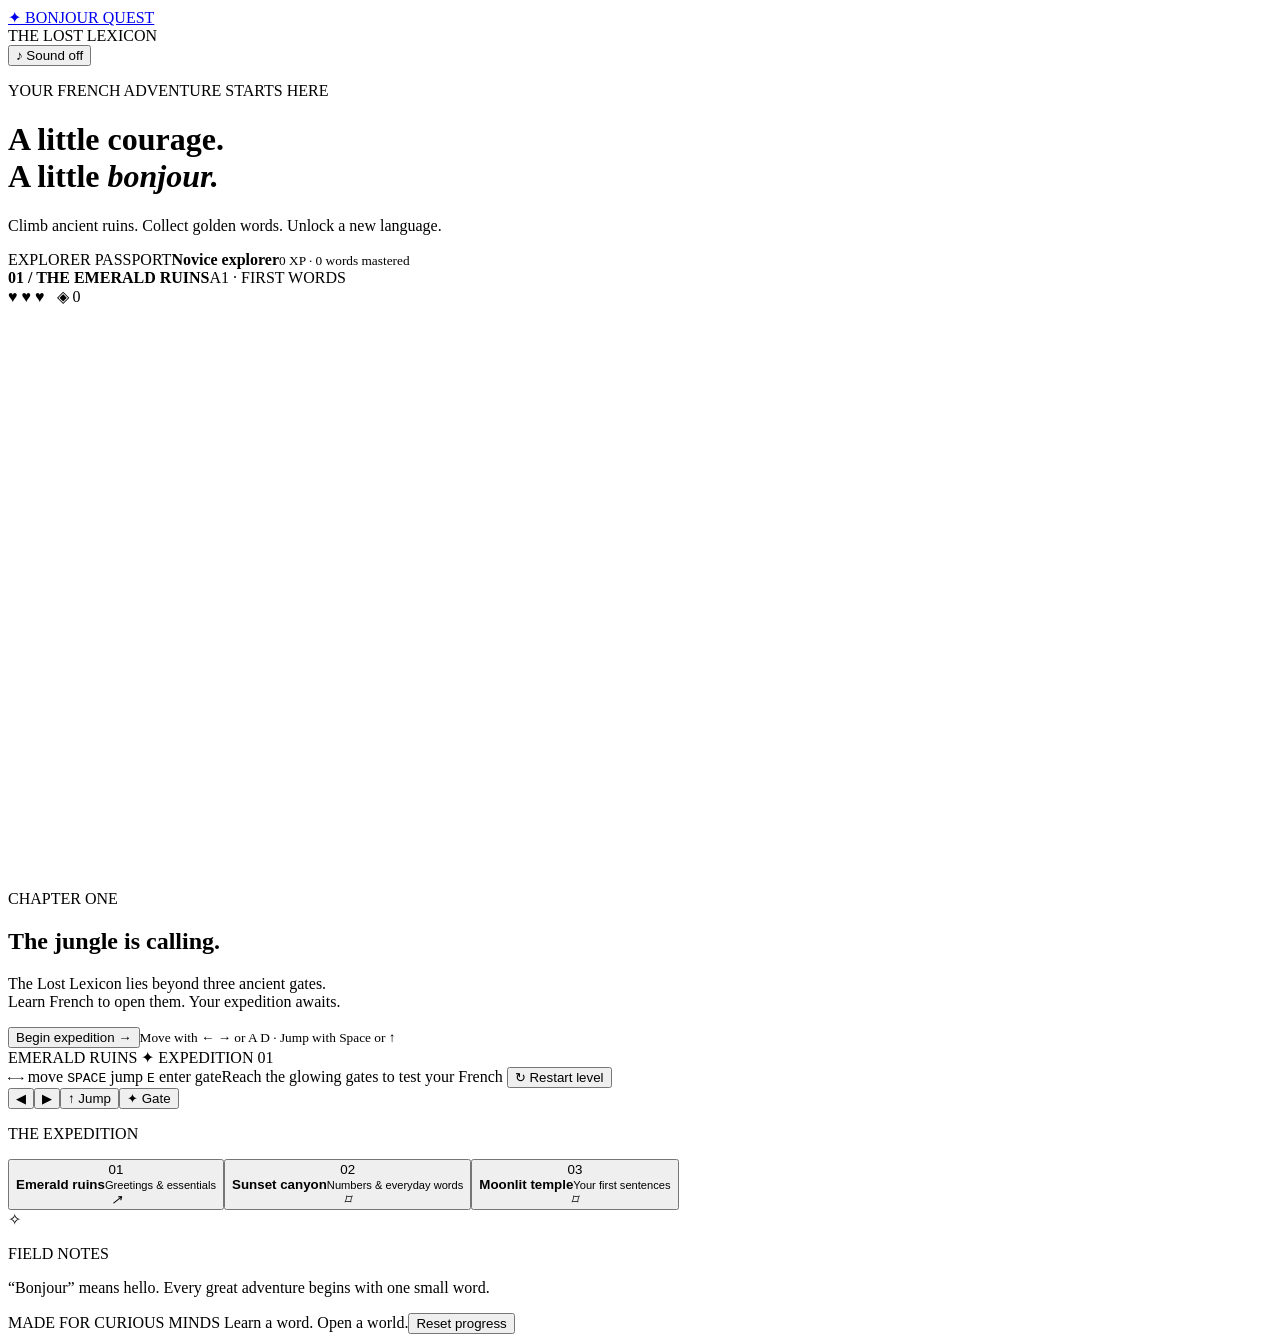
==== index.html @ aff3b09e "Add Bonjour Quest adventure homepage" ====
<!doctype html><html lang="en"><head><meta charset="utf-8"><meta name="viewport" content="width=device-width,initial-scale=1"><title>Bonjour Quest — The Lost Lexicon</title><link rel="stylesheet" href="style.css"></head><body><header><a class="brand" href="./"><span>✦</span> BONJOUR QUEST</a><div class="tag">THE LOST LEXICON</div><button id="sound">♪ Sound off</button></header><main><div class="intro"><div><p class="eyebrow">YOUR FRENCH ADVENTURE STARTS HERE</p><h1>A little courage.<br>A little <em>bonjour.</em></h1><p>Climb ancient ruins. Collect golden words. Unlock a new language.</p></div><div class="passport"><span>EXPLORER PASSPORT</span><strong id="rank">Novice explorer</strong><small id="stats">0 XP · 0 words mastered</small><div class="progress"><i id="xpbar"></i></div></div></div><section class="adventure"><div class="toolbar"><div><span class="live"></span><b id="worldTitle">01 / THE EMERALD RUINS</b><span class="difficulty">A1 · FIRST WORDS</span></div><div id="hud">♥ ♥ ♥ &nbsp; ◈ 0</div></div><div class="stage"><canvas id="game" width="1200" height="580" aria-label="French learning platform adventure"></canvas><div id="start" class="overlay"><div class="startbox"><span class="eyebrow">CHAPTER ONE</span><h2>The jungle is calling.</h2><p>The Lost Lexicon lies beyond three ancient gates.<br>Learn French to open them. Your expedition awaits.</p><button class="primary" id="play">Begin expedition <span>→</span></button><small>Move with ← → or A D · Jump with Space or ↑</small></div></div><div id="quiz" class="overlay" hidden><div class="quizbox"><span class="eyebrow" id="quizTag">LEXICON GATE</span><h2 id="question"></h2><p id="hint"></p><div id="answers"></div><p id="feedback" aria-live="polite"></p><button id="continue" class="primary" hidden>Continue adventure →</button></div></div><div class="scene-label">EMERALD RUINS <span>✦</span> EXPEDITION 01</div></div><div class="controls"><span><kbd>←</kbd><kbd>→</kbd> move <kbd>SPACE</kbd> jump <kbd>E</kbd> enter gate</span><span>Reach the glowing gates to test your French <button id="restart">↻ Restart level</button></span></div><div class="touch"><button data-key="ArrowLeft">◀</button><button data-key="ArrowRight">▶</button><button data-key="Space">↑ Jump</button><button data-key="e">✦ Gate</button></div></section><div class="bottom"><div class="journey"><p class="eyebrow">THE EXPEDITION</p><div class="worlds"><button class="world selected" data-world="0"><span>01</span><div><b>Emerald ruins</b><small>Greetings & essentials</small></div><i>↗</i></button><button class="world" data-world="1"><span>02</span><div><b>Sunset canyon</b><small>Numbers & everyday words</small></div><i>⌑</i></button><button class="world" data-world="2"><span>03</span><div><b>Moonlit temple</b><small>Your first sentences</small></div><i>⌑</i></button></div></div><aside><span class="book">✧</span><div><p class="eyebrow">FIELD NOTES</p><p id="note">“Bonjour” means hello. Every great adventure begins with one small word.</p></div></aside></div><footer>MADE FOR CURIOUS MINDS <span>Learn a word. Open a world.</span><button id="reset">Reset progress</button></footer></main><script src="game.js"></script></body></html>
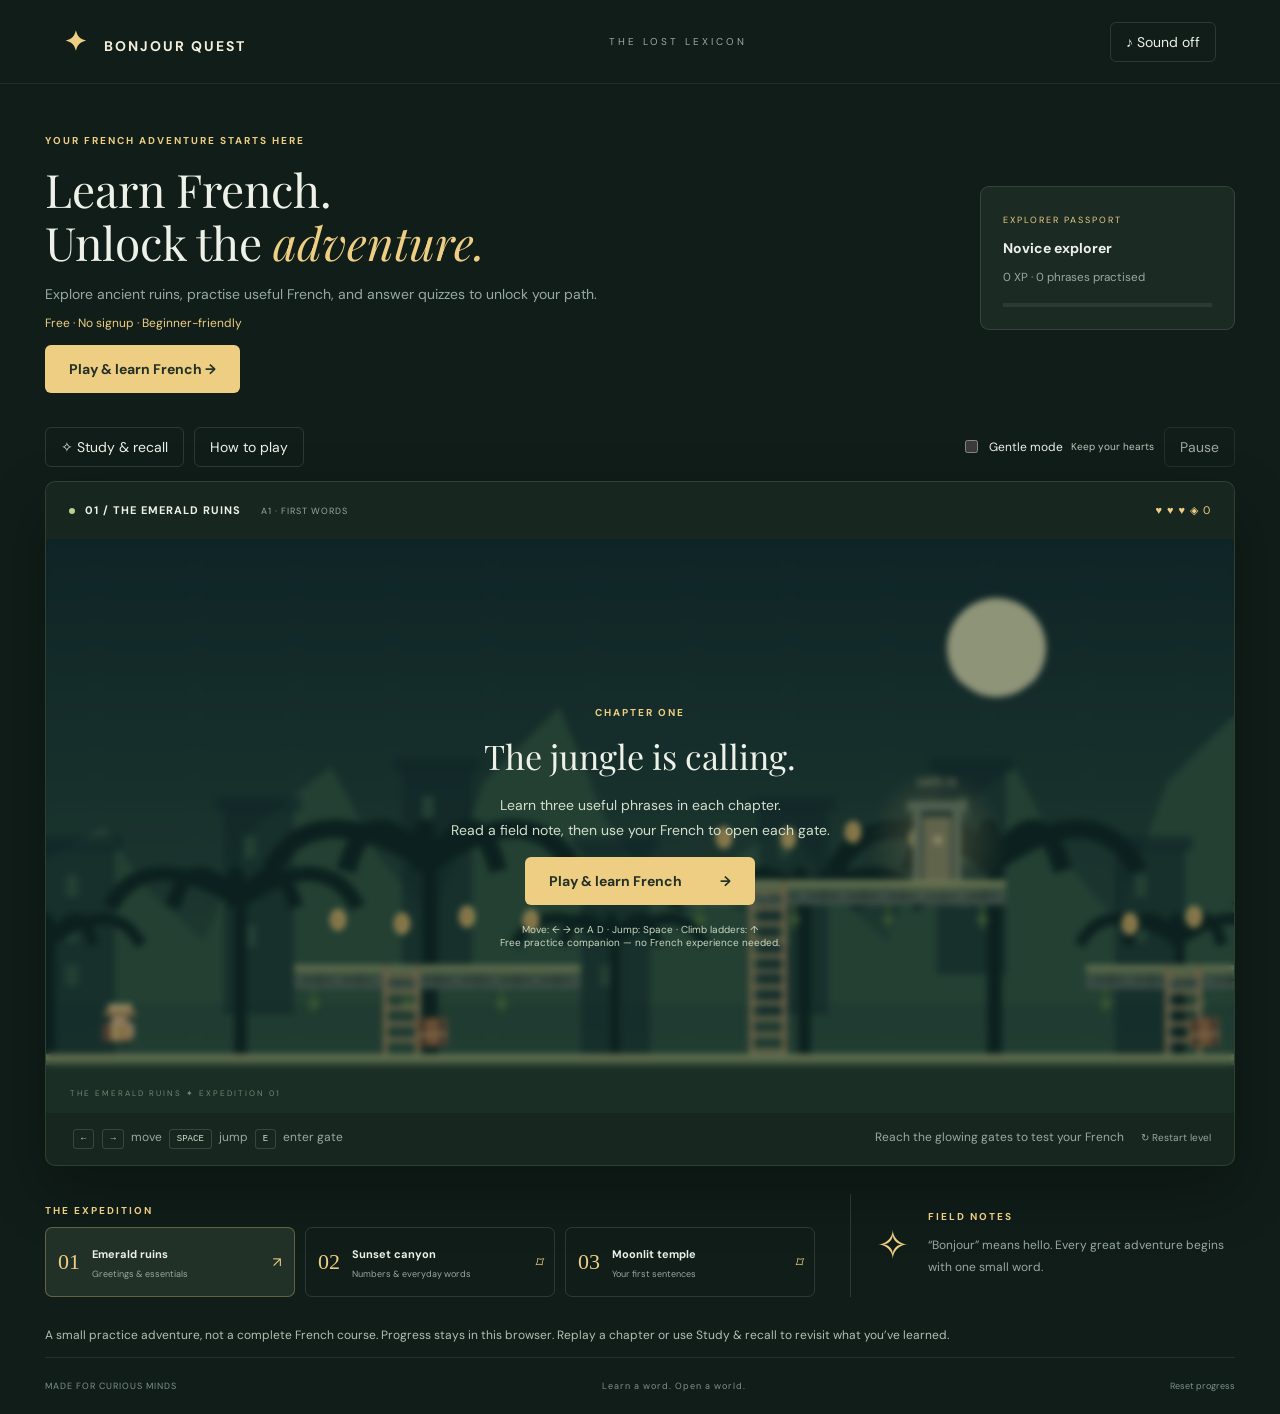
==== commit 54e76463: "Improve beginner onboarding, learn-first gates, recall practice and accessible controls" ====
--- a/index.html
+++ b/index.html
@@ -1,2 +1,2 @@
-<!doctype html><html lang="en"><head><meta charset="utf-8"><meta name="viewport" content="width=device-width,initial-scale=1"><title>Bonjour Quest — The Lost Lexicon</title><link rel="stylesheet" href="style.css"></head><body><header><a class="brand" href="./"><span>✦</span> BONJOUR QUEST</a><div class="tag">THE LOST LEXICON</div><button id="sound">♪ Sound off</button></header><main><div class="intro"><div><p class="eyebrow">YOUR FRENCH ADVENTURE STARTS HERE</p><h1>A little courage.<br>A little <em>bonjour.</em></h1><p>Climb ancient ruins. Collect golden words. Unlock a new language.</p></div><div class="passport"><span>EXPLORER PASSPORT</span><strong id="rank">Novice explorer</strong><small id="stats">0 XP · 0 words mastered</small><div class="progress"><i id="xpbar"></i></div></div></div><section class="adventure"><div class="toolbar"><div><span class="live"></span><b id="worldTitle">01 / THE EMERALD RUINS</b><span class="difficulty">A1 · FIRST WORDS</span></div><div id="hud">♥ ♥ ♥ &nbsp; ◈ 0</div></div><div class="stage"><canvas id="game" width="1200" height="580" aria-label="French learning platform adventure"></canvas><div id="start" class="overlay"><div class="startbox"><span class="eyebrow">CHAPTER ONE</span><h2>The jungle is calling.</h2><p>The Lost Lexicon lies beyond three ancient gates.<br>Learn French to open them. Your expedition awaits.</p><button class="primary" id="play">Begin expedition <span>→</span></button><small>Move with ← → or A D · Jump with Space or ↑</small></div></div><div id="quiz" class="overlay" hidden><div class="quizbox"><span class="eyebrow" id="quizTag">LEXICON GATE</span><h2 id="question"></h2><p id="hint"></p><div id="answers"></div><p id="feedback" aria-live="polite"></p><button id="continue" class="primary" hidden>Continue adventure →</button></div></div><div class="scene-label">EMERALD RUINS <span>✦</span> EXPEDITION 01</div></div><div class="controls"><span><kbd>←</kbd><kbd>→</kbd> move <kbd>SPACE</kbd> jump <kbd>E</kbd> enter gate</span><span>Reach the glowing gates to test your French <button id="restart">↻ Restart level</button></span></div><div class="touch"><button data-key="ArrowLeft">◀</button><button data-key="ArrowRight">▶</button><button data-key="Space">↑ Jump</button><button data-key="e">✦ Gate</button></div></section><div class="bottom"><div class="journey"><p class="eyebrow">THE EXPEDITION</p><div class="worlds"><button class="world selected" data-world="0"><span>01</span><div><b>Emerald ruins</b><small>Greetings & essentials</small></div><i>↗</i></button><button class="world" data-world="1"><span>02</span><div><b>Sunset canyon</b><small>Numbers & everyday words</small></div><i>⌑</i></button><button class="world" data-world="2"><span>03</span><div><b>Moonlit temple</b><small>Your first sentences</small></div><i>⌑</i></button></div></div><aside><span class="book">✧</span><div><p class="eyebrow">FIELD NOTES</p><p id="note">“Bonjour” means hello. Every great adventure begins with one small word.</p></div></aside></div><footer>MADE FOR CURIOUS MINDS <span>Learn a word. Open a world.</span><button id="reset">Reset progress</button></footer></main><script src="game.js"></script></body></html>
+<!doctype html><html lang="en"><head><meta charset="utf-8"><meta name="viewport" content="width=device-width,initial-scale=1"><title>Bonjour Quest — Play & learn French</title><meta name="description" content="Learn beginner French through a free 2D adventure. Explore ruins, practise useful words, and unlock quiz gates. No signup required."><link rel="stylesheet" href="style.css"></head><body><header><a class="brand" href="./"><span>✦</span> BONJOUR QUEST</a><div class="tag">THE LOST LEXICON</div><button id="sound">♪ Sound off</button></header><main><div class="intro"><div><p class="eyebrow">YOUR FRENCH ADVENTURE STARTS HERE</p><h1>Learn French.<br>Unlock the <em>adventure.</em></h1><p>Explore ancient ruins, practise useful French, and answer quizzes to unlock your path.<br><span class="trust">Free · No signup · Beginner-friendly</span></p><button class="primary" id="heroPlay">Play &amp; learn French →</button></div><div class="passport"><span>EXPLORER PASSPORT</span><strong id="rank">Novice explorer</strong><small id="stats">0 XP · 0 phrases practised</small><div class="progress"><i id="xpbar"></i></div></div></div><div class="game-actions"><button id="study">✧ Study & recall</button><button id="help">How to play</button><label><input type="checkbox" id="gentle"> Gentle mode <small>Keep your hearts</small></label><button id="pause" disabled>Pause</button></div><section class="adventure"><div class="toolbar"><div><span class="live"></span><b id="worldTitle">01 / THE EMERALD RUINS</b><span class="difficulty">A1 · FIRST WORDS</span></div><div id="hud">♥ ♥ ♥ &nbsp; ◈ 0</div></div><div class="stage"><canvas id="game" width="1200" height="580" aria-label="French learning platform adventure"></canvas><div id="start" class="overlay"><div class="startbox"><span class="eyebrow">CHAPTER ONE</span><h2>The jungle is calling.</h2><p>Learn three useful phrases in each chapter.<br>Read a field note, then use your French to open each gate.</p><button class="primary" id="play">Play & learn French <span>→</span></button><small>Move: ← → or A D · Jump: Space · Climb ladders: ↑<br>Free practice companion — no French experience needed.</small></div></div><div id="quiz" class="overlay" role="dialog" aria-modal="true" aria-labelledby="question" hidden><div class="quizbox"><span class="eyebrow" id="quizTag">LEXICON GATE</span><h2 id="question"></h2><p id="hint"></p><div id="answers"></div><p id="feedback" aria-live="polite"></p><button id="continue" class="primary" hidden>Continue adventure →</button></div></div><div class="scene-label">EMERALD RUINS <span>✦</span> EXPEDITION 01</div></div><div class="controls"><span><kbd>←</kbd><kbd>→</kbd> move <kbd>SPACE</kbd> jump <kbd>E</kbd> enter gate</span><span>Reach the glowing gates to test your French <button id="restart">↻ Restart level</button></span></div><div class="touch"><button data-key="ArrowLeft">◀</button><button data-key="ArrowRight">▶</button><button data-key="Space">Jump</button><button data-key="ArrowUp">↑ Climb</button><button data-key="e">✦ Gate</button></div></section><dialog id="learningDialog" aria-labelledby="learningTitle"><div class="dialog-head"><span class="eyebrow">EXPLORER’S NOTEBOOK</span><button id="closeLearning" aria-label="Close notebook">✕</button></div><h2 id="learningTitle">Your French toolkit</h2><div id="learningContent"></div></dialog><div class="bottom"><div class="journey"><p class="eyebrow">THE EXPEDITION</p><div class="worlds"><button class="world selected" data-world="0"><span>01</span><div><b>Emerald ruins</b><small>Greetings & essentials</small></div><i>↗</i></button><button class="world" data-world="1"><span>02</span><div><b>Sunset canyon</b><small>Numbers & everyday words</small></div><i>⌑</i></button><button class="world" data-world="2"><span>03</span><div><b>Moonlit temple</b><small>Your first sentences</small></div><i>⌑</i></button></div></div><aside><span class="book">✧</span><div><p class="eyebrow">FIELD NOTES</p><p id="note">“Bonjour” means hello. Every great adventure begins with one small word.</p></div></aside></div><p class="learning-note">A small practice adventure, not a complete French course. Progress stays in this browser. Replay a chapter or use Study & recall to revisit what you’ve learned.</p><footer>MADE FOR CURIOUS MINDS <span>Learn a word. Open a world.</span><button id="reset">Reset progress</button></footer></main><script src="game.js"></script></body></html>
 
--- a/style.css
+++ b/style.css
@@ -0,0 +1,24 @@
+@import url('https://fonts.googleapis.com/css2?family=DM+Sans:wght@400;500;600;700&family=Playfair+Display:ital,wght@0,600;0,700;1,600&display=swap');
+:root{color-scheme:dark;--gold:#edce83;--muted:#98a9a2}*{box-sizing:border-box}body{margin:0;background:#101d19;color:#edf1e8;font:14px 'DM Sans',sans-serif}button,a{-webkit-tap-highlight-color:transparent}button{font:inherit;cursor:pointer}header{height:84px;border-bottom:1px solid #ffffff13;display:flex;align-items:center;justify-content:space-between;padding:0 5%}.brand{color:#f3efdc;font-weight:700;letter-spacing:2px;text-decoration:none}.brand span{color:var(--gold);font-size:27px;margin-right:10px}.tag{font-size:10px;letter-spacing:3px;color:var(--muted)}button{color:inherit;background:transparent;border:1px solid #ffffff20;border-radius:6px;padding:10px 15px}button:hover{border-color:var(--gold)}main{max-width:1320px;margin:auto;padding:40px 45px 0}.intro{display:flex;justify-content:space-between;align-items:center;margin-bottom:34px}.eyebrow{color:var(--gold);letter-spacing:2px;font-size:10px;font-weight:700}h1{font:46px/1.15 'Playfair Display',Georgia,serif;margin:16px 0}h1 em{color:var(--gold)}.intro p:not(.eyebrow){color:var(--muted)}.passport{width:255px;padding:22px;border:1px solid #c7d7b728;background:#1b2a23;border-radius:9px}.passport span{font-size:9px;letter-spacing:2px;color:var(--gold)}.passport strong,.passport small{display:block;margin-top:12px}.passport small{color:var(--muted)}.progress{height:4px;background:#ffffff13;margin-top:18px}.progress i{display:block;background:var(--gold);height:4px;width:0}.adventure{border:1px solid #77876b40;border-radius:10px;overflow:hidden;background:#17271f;box-shadow:0 25px 60px #0004}.toolbar{height:57px;display:flex;justify-content:space-between;align-items:center;padding:0 23px;font-size:11px;letter-spacing:1px}.live{display:inline-block;width:6px;height:6px;background:#bdd18c;border-radius:50%;margin-right:10px}.difficulty{margin-left:20px;color:var(--muted);font-size:9px}#hud{color:var(--gold)}.stage{position:relative}canvas{width:100%;display:block;image-rendering:pixelated}.scene-label{position:absolute;bottom:15px;left:24px;font-size:8px;letter-spacing:2px;color:#cbdebc80}.scene-label span{margin:0 12px}.overlay{position:absolute;inset:0;background:#0a181d65;display:grid;place-items:center;backdrop-filter:blur(3px)}[hidden]{display:none!important}.startbox{text-align:center;padding:30px}h2{font:34px/1.2 'Playfair Display',Georgia,serif;margin:16px 0}.startbox p{line-height:1.8;color:#d3dfcc}.primary{background:var(--gold);color:#233125;border:0;font-weight:700;padding:15px 24px}.primary span{margin-left:35px}.startbox small{display:block;margin-top:18px;color:#c8d7c0;font-size:10px}.quizbox{background:#14261f;border:1px solid #e7ce8160;padding:28px;width:min(480px,90%);border-radius:10px;box-shadow:0 20px 80px #0008}.quizbox h2{font-size:27px}.quizbox p{color:#c0cebe}#answers{display:grid;grid-template-columns:1fr 1fr;gap:10px}#answers button{text-align:left;background:#22382b;padding:14px}#answers button.correct{background:#365b32;border-color:#98c879}#answers button.wrong{background:#653d35}#feedback{min-height:20px;font-size:12px}.controls{padding:16px 23px;display:flex;justify-content:space-between;font-size:10px;color:var(--muted);gap:10px}kbd{display:inline-block;border:1px solid #ffffff25;padding:4px 7px;border-radius:3px;color:#d3dec7;margin:0 4px;font-size:9px}#restart{border:0;padding:0;margin-left:14px;font-size:10px}.bottom{display:grid;grid-template-columns:2fr 1fr;gap:35px;margin:28px 0}.worlds{display:flex;gap:10px}.world{display:flex;align-items:center;gap:12px;flex:1;text-align:left;padding:16px 12px;border-radius:7px}.world.selected{border-color:#edce8350;background:#223127}.world>span{font:22px Georgia;color:var(--gold)}.world b{font-size:11px}.world small{display:block;font-size:9px;color:var(--muted);margin-top:6px}.world i{margin-left:auto;color:var(--gold)}aside{display:flex;gap:18px;border-left:1px solid #ffffff20;padding-left:25px;align-items:center}.book{font-size:40px;color:var(--gold)}aside p:last-child{font-size:12px;line-height:1.8;color:var(--muted)}footer{border-top:1px solid #ffffff15;padding:22px 0;color:#7f9487;font-size:9px;letter-spacing:1px;display:flex;justify-content:space-between}footer button{font-size:9px;border:0;padding:0}.touch{display:none}@media(max-width:800px){main{padding:25px 15px 0}header{padding:0 20px;height:65px}.tag{display:none}h1{font-size:35px}.passport{width:185px;padding:15px}.intro{gap:20px}.bottom{grid-template-columns:1fr}.worlds{flex-wrap:wrap}.difficulty{display:none}.controls{flex-wrap:wrap}.touch{display:flex;gap:12px;padding:0 20px 15px;justify-content:center}.touch button{touch-action:none}.startbox{padding:10px}h2{font-size:25px}.startbox p{font-size:11px}.startbox small{font-size:8px}.quizbox{padding:15px}.quizbox h2{font-size:22px}.quizbox p{margin:8px 0}.toolbar{padding:0 14px}aside{padding-left:15px}.scene-label{display:none}}@media(max-width:500px){.passport{display:none}canvas{height:350px;object-fit:cover}.brand{font-size:11px}.world{min-width:130px}footer span{display:none}}
+
+
+/* Beginner learning tools */
+.trust{display:inline-block;margin-top:12px;color:#edce83;font-size:12px}
+.game-actions{display:flex;gap:10px;align-items:center;flex-wrap:wrap;margin-bottom:14px}
+.game-actions label{display:flex;gap:8px;align-items:center;font-size:12px;margin-left:auto}
+.game-actions small{color:#b9c8bb}.game-actions input{accent-color:#edce83}
+button:focus-visible,a:focus-visible,input:focus-visible{outline:3px solid #edce83;outline-offset:4px}
+button:disabled{cursor:default;opacity:.65}
+#learningDialog{color:#edf1e8;background:#172b22;border:1px solid #8b9872;border-radius:12px;width:min(640px,94vw);max-height:85dvh;padding:26px}
+#learningDialog::backdrop{background:#08120cba;backdrop-filter:blur(5px)}
+.dialog-head{display:flex;justify-content:space-between;align-items:center}
+.word-list{display:grid;gap:10px;margin:18px 0}.word-card{border:1px solid #ffffff20;padding:14px;border-radius:7px}
+.word-card strong{color:#edce83;display:block;font-size:18px}.word-card p{line-height:1.6;color:#c9d7c8;margin:7px 0}
+.word-card button{padding:7px 12px;font-size:12px}.learning-note{color:#b0c0b2;font-size:12px;line-height:1.7}
+#recallAnswer{display:block;width:100%;padding:14px;margin:14px 0;color:#fff;background:#0f2018;border:1px solid #8a9b7e;border-radius:6px;font:inherit}
+.dialog-actions{display:flex;gap:10px;flex-wrap:wrap}#recallFeedback{min-height:28px;line-height:1.6}
+.stage:has(#quiz:not([hidden])){min-height:460px}
+#quiz{overflow-y:auto;padding:18px}.quizbox{margin:auto}.quizbox #continue{width:100%}
+.controls{font-size:12px}#answers button{min-height:48px}.touch{flex-wrap:wrap}
+@media(max-width:800px){.game-actions label{margin-left:0}.touch{gap:8px;padding:12px}.touch button{min-height:48px;min-width:48px;padding:10px}#learningDialog{padding:18px}}
+@media(max-width:500px){canvas{height:auto;object-fit:contain}.stage:has(#start:not([hidden])){min-height:345px}.startbox p{font-size:13px}.startbox small{font-size:10px}.game-actions button{padding:10px 12px}.game-actions{gap:8px}.intro h1{font-size:36px}.toolbar b{font-size:9px}}
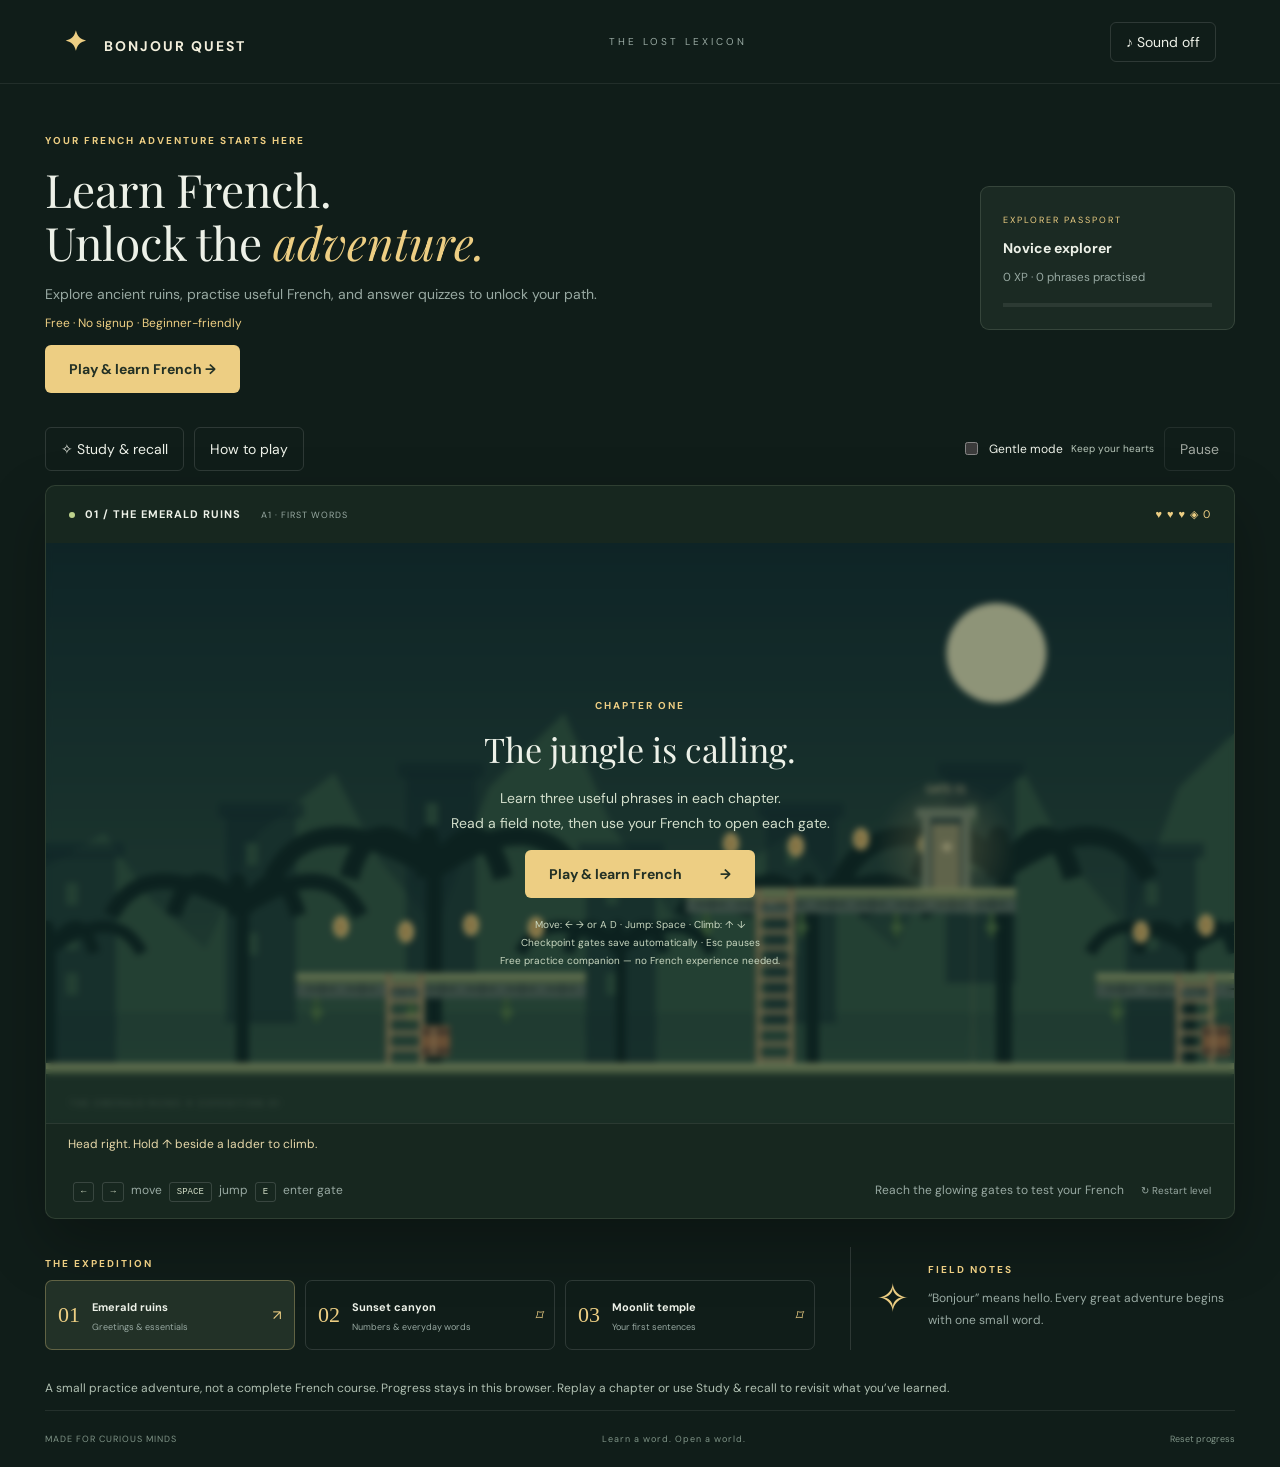
==== commit 252af915: "Improve platform movement, ladders, touch controls and persistent checkpoints" ====
--- a/index.html
+++ b/index.html
@@ -1,2 +1,4 @@
-<!doctype html><html lang="en"><head><meta charset="utf-8"><meta name="viewport" content="width=device-width,initial-scale=1"><title>Bonjour Quest — Play & learn French</title><meta name="description" content="Learn beginner French through a free 2D adventure. Explore ruins, practise useful words, and unlock quiz gates. No signup required."><link rel="stylesheet" href="style.css"></head><body><header><a class="brand" href="./"><span>✦</span> BONJOUR QUEST</a><div class="tag">THE LOST LEXICON</div><button id="sound">♪ Sound off</button></header><main><div class="intro"><div><p class="eyebrow">YOUR FRENCH ADVENTURE STARTS HERE</p><h1>Learn French.<br>Unlock the <em>adventure.</em></h1><p>Explore ancient ruins, practise useful French, and answer quizzes to unlock your path.<br><span class="trust">Free · No signup · Beginner-friendly</span></p><button class="primary" id="heroPlay">Play &amp; learn French →</button></div><div class="passport"><span>EXPLORER PASSPORT</span><strong id="rank">Novice explorer</strong><small id="stats">0 XP · 0 phrases practised</small><div class="progress"><i id="xpbar"></i></div></div></div><div class="game-actions"><button id="study">✧ Study & recall</button><button id="help">How to play</button><label><input type="checkbox" id="gentle"> Gentle mode <small>Keep your hearts</small></label><button id="pause" disabled>Pause</button></div><section class="adventure"><div class="toolbar"><div><span class="live"></span><b id="worldTitle">01 / THE EMERALD RUINS</b><span class="difficulty">A1 · FIRST WORDS</span></div><div id="hud">♥ ♥ ♥ &nbsp; ◈ 0</div></div><div class="stage"><canvas id="game" width="1200" height="580" aria-label="French learning platform adventure"></canvas><div id="start" class="overlay"><div class="startbox"><span class="eyebrow">CHAPTER ONE</span><h2>The jungle is calling.</h2><p>Learn three useful phrases in each chapter.<br>Read a field note, then use your French to open each gate.</p><button class="primary" id="play">Play & learn French <span>→</span></button><small>Move: ← → or A D · Jump: Space · Climb ladders: ↑<br>Free practice companion — no French experience needed.</small></div></div><div id="quiz" class="overlay" role="dialog" aria-modal="true" aria-labelledby="question" hidden><div class="quizbox"><span class="eyebrow" id="quizTag">LEXICON GATE</span><h2 id="question"></h2><p id="hint"></p><div id="answers"></div><p id="feedback" aria-live="polite"></p><button id="continue" class="primary" hidden>Continue adventure →</button></div></div><div class="scene-label">EMERALD RUINS <span>✦</span> EXPEDITION 01</div></div><div class="controls"><span><kbd>←</kbd><kbd>→</kbd> move <kbd>SPACE</kbd> jump <kbd>E</kbd> enter gate</span><span>Reach the glowing gates to test your French <button id="restart">↻ Restart level</button></span></div><div class="touch"><button data-key="ArrowLeft">◀</button><button data-key="ArrowRight">▶</button><button data-key="Space">Jump</button><button data-key="ArrowUp">↑ Climb</button><button data-key="e">✦ Gate</button></div></section><dialog id="learningDialog" aria-labelledby="learningTitle"><div class="dialog-head"><span class="eyebrow">EXPLORER’S NOTEBOOK</span><button id="closeLearning" aria-label="Close notebook">✕</button></div><h2 id="learningTitle">Your French toolkit</h2><div id="learningContent"></div></dialog><div class="bottom"><div class="journey"><p class="eyebrow">THE EXPEDITION</p><div class="worlds"><button class="world selected" data-world="0"><span>01</span><div><b>Emerald ruins</b><small>Greetings & essentials</small></div><i>↗</i></button><button class="world" data-world="1"><span>02</span><div><b>Sunset canyon</b><small>Numbers & everyday words</small></div><i>⌑</i></button><button class="world" data-world="2"><span>03</span><div><b>Moonlit temple</b><small>Your first sentences</small></div><i>⌑</i></button></div></div><aside><span class="book">✧</span><div><p class="eyebrow">FIELD NOTES</p><p id="note">“Bonjour” means hello. Every great adventure begins with one small word.</p></div></aside></div><p class="learning-note">A small practice adventure, not a complete French course. Progress stays in this browser. Replay a chapter or use Study & recall to revisit what you’ve learned.</p><footer>MADE FOR CURIOUS MINDS <span>Learn a word. Open a world.</span><button id="reset">Reset progress</button></footer></main><script src="game.js"></script></body></html>
+<!doctype html><html lang="en"><head><meta charset="utf-8"><meta name="viewport" content="width=device-width,initial-scale=1"><title>Bonjour Quest — Play & learn French</title><meta name="description" content="Learn beginner French through a free 2D adventure. Explore ruins, practise useful words, and unlock quiz gates. No signup required."><link rel="stylesheet" href="style.css"></head><body><header><a class="brand" href="./"><span>✦</span> BONJOUR QUEST</a><div class="tag">THE LOST LEXICON</div><button id="sound">♪ Sound off</button></header><main><div class="intro"><div><p class="eyebrow">YOUR FRENCH ADVENTURE STARTS HERE</p><h1>Learn French.<br>Unlock the <em>adventure.</em></h1><p>Explore ancient ruins, practise useful French, and answer quizzes to unlock your path.<br><span class="trust">Free · No signup · Beginner-friendly</span></p><button class="primary" id="heroPlay">Play &amp; learn French →</button></div><div class="passport"><span>EXPLORER PASSPORT</span><strong id="rank">Novice explorer</strong><small id="stats">0 XP · 0 phrases practised</small><div class="progress"><i id="xpbar"></i></div></div></div><div class="game-actions"><button id="study">✧ Study & recall</button><button id="help">How to play</button><label><input type="checkbox" id="gentle"> Gentle mode <small>Keep your hearts</small></label><button id="pause" disabled>Pause</button></div><section class="adventure"><div class="toolbar"><div><span class="live"></span><b id="worldTitle">01 / THE EMERALD RUINS</b><span class="difficulty">A1 · FIRST WORDS</span></div><div id="hud">♥ ♥ ♥ &nbsp; ◈ 0</div></div><div class="stage"><canvas id="game" role="application" aria-describedby="gameStatus" width="1200" height="580" aria-label="French learning platform adventure"></canvas><div id="start" class="overlay"><div class="startbox"><span class="eyebrow">CHAPTER ONE</span><h2>The jungle is calling.</h2><p>Learn three useful phrases in each chapter.<br>Read a field note, then use your French to open each gate.</p><button class="primary" id="play">Play & learn French <span>→</span></button><small>Move: ← → or A D · Jump: Space · Climb: ↑ ↓<br>Checkpoint gates save automatically · Esc pauses<br>Free practice companion — no French experience needed.</small></div></div><div id="pauseScreen" class="overlay" hidden><div class="startbox"><span class="eyebrow">TAKE A BREATHER</span><h2>Adventure paused.</h2><p>Your checkpoint and coins are safe.</p><button class="primary" id="resume">Resume adventure →</button></div></div><div id="quiz" class="overlay" role="dialog" aria-modal="true" aria-labelledby="question" hidden><div class="quizbox"><span class="eyebrow" id="quizTag">LEXICON GATE</span><h2 id="question"></h2><p id="hint"></p><div id="answers"></div><p id="feedback" aria-live="polite"></p><button id="continue" class="primary" hidden>Continue adventure →</button></div></div><div class="scene-label">EMERALD RUINS <span>✦</span> EXPEDITION 01</div></div><div class="route-status" id="gameStatus" role="status" aria-live="polite">Head right and climb to the first gate.</div><div class="controls"><span><kbd>←</kbd><kbd>→</kbd> move <kbd>SPACE</kbd> jump <kbd>E</kbd> enter gate</span><span>Reach the glowing gates to test your French <button id="restart">↻ Restart level</button></span></div><div class="touch"><button data-key="ArrowLeft" aria-label="Move left">◀</button><button data-key="ArrowRight" aria-label="Move right">▶</button><button data-key="Space">Jump</button><button data-key="ArrowUp">↑ Climb</button><button data-key="ArrowDown" aria-label="Climb down">↓ Down</button><button data-key="KeyE">✦ Gate</button></div></section><dialog id="learningDialog" aria-labelledby="learningTitle"><div class="dialog-head"><span class="eyebrow">EXPLORER’S NOTEBOOK</span><button id="closeLearning" aria-label="Close notebook">✕</button></div><h2 id="learningTitle">Your French toolkit</h2><div id="learningContent"></div></dialog><div class="bottom"><div class="journey"><p class="eyebrow">THE EXPEDITION</p><div class="worlds"><button class="world selected" data-world="0"><span>01</span><div><b>Emerald ruins</b><small>Greetings & essentials</small></div><i>↗</i></button><button class="world" data-world="1"><span>02</span><div><b>Sunset canyon</b><small>Numbers & everyday words</small></div><i>⌑</i></button><button class="world" data-world="2"><span>03</span><div><b>Moonlit temple</b><small>Your first sentences</small></div><i>⌑</i></button></div></div><aside><span class="book">✧</span><div><p class="eyebrow">FIELD NOTES</p><p id="note">“Bonjour” means hello. Every great adventure begins with one small word.</p></div></aside></div><p class="learning-note">A small practice adventure, not a complete French course. Progress stays in this browser. Replay a chapter or use Study & recall to revisit what you’ve learned.</p><footer>MADE FOR CURIOUS MINDS <span>Learn a word. Open a world.</span><button id="reset">Reset progress</button></footer></main><script src="physics.js"></script><script src="game.js"></script></body></html>
+
+
 
--- a/style.css
+++ b/style.css
@@ -1,6 +1,6 @@
 @import url('https://fonts.googleapis.com/css2?family=DM+Sans:wght@400;500;600;700&family=Playfair+Display:ital,wght@0,600;0,700;1,600&display=swap');
 :root{color-scheme:dark;--gold:#edce83;--muted:#98a9a2}*{box-sizing:border-box}body{margin:0;background:#101d19;color:#edf1e8;font:14px 'DM Sans',sans-serif}button,a{-webkit-tap-highlight-color:transparent}button{font:inherit;cursor:pointer}header{height:84px;border-bottom:1px solid #ffffff13;display:flex;align-items:center;justify-content:space-between;padding:0 5%}.brand{color:#f3efdc;font-weight:700;letter-spacing:2px;text-decoration:none}.brand span{color:var(--gold);font-size:27px;margin-right:10px}.tag{font-size:10px;letter-spacing:3px;color:var(--muted)}button{color:inherit;background:transparent;border:1px solid #ffffff20;border-radius:6px;padding:10px 15px}button:hover{border-color:var(--gold)}main{max-width:1320px;margin:auto;padding:40px 45px 0}.intro{display:flex;justify-content:space-between;align-items:center;margin-bottom:34px}.eyebrow{color:var(--gold);letter-spacing:2px;font-size:10px;font-weight:700}h1{font:46px/1.15 'Playfair Display',Georgia,serif;margin:16px 0}h1 em{color:var(--gold)}.intro p:not(.eyebrow){color:var(--muted)}.passport{width:255px;padding:22px;border:1px solid #c7d7b728;background:#1b2a23;border-radius:9px}.passport span{font-size:9px;letter-spacing:2px;color:var(--gold)}.passport strong,.passport small{display:block;margin-top:12px}.passport small{color:var(--muted)}.progress{height:4px;background:#ffffff13;margin-top:18px}.progress i{display:block;background:var(--gold);height:4px;width:0}.adventure{border:1px solid #77876b40;border-radius:10px;overflow:hidden;background:#17271f;box-shadow:0 25px 60px #0004}.toolbar{height:57px;display:flex;justify-content:space-between;align-items:center;padding:0 23px;font-size:11px;letter-spacing:1px}.live{display:inline-block;width:6px;height:6px;background:#bdd18c;border-radius:50%;margin-right:10px}.difficulty{margin-left:20px;color:var(--muted);font-size:9px}#hud{color:var(--gold)}.stage{position:relative}canvas{width:100%;display:block;image-rendering:pixelated}.scene-label{position:absolute;bottom:15px;left:24px;font-size:8px;letter-spacing:2px;color:#cbdebc80}.scene-label span{margin:0 12px}.overlay{position:absolute;inset:0;background:#0a181d65;display:grid;place-items:center;backdrop-filter:blur(3px)}[hidden]{display:none!important}.startbox{text-align:center;padding:30px}h2{font:34px/1.2 'Playfair Display',Georgia,serif;margin:16px 0}.startbox p{line-height:1.8;color:#d3dfcc}.primary{background:var(--gold);color:#233125;border:0;font-weight:700;padding:15px 24px}.primary span{margin-left:35px}.startbox small{display:block;margin-top:18px;color:#c8d7c0;font-size:10px}.quizbox{background:#14261f;border:1px solid #e7ce8160;padding:28px;width:min(480px,90%);border-radius:10px;box-shadow:0 20px 80px #0008}.quizbox h2{font-size:27px}.quizbox p{color:#c0cebe}#answers{display:grid;grid-template-columns:1fr 1fr;gap:10px}#answers button{text-align:left;background:#22382b;padding:14px}#answers button.correct{background:#365b32;border-color:#98c879}#answers button.wrong{background:#653d35}#feedback{min-height:20px;font-size:12px}.controls{padding:16px 23px;display:flex;justify-content:space-between;font-size:10px;color:var(--muted);gap:10px}kbd{display:inline-block;border:1px solid #ffffff25;padding:4px 7px;border-radius:3px;color:#d3dec7;margin:0 4px;font-size:9px}#restart{border:0;padding:0;margin-left:14px;font-size:10px}.bottom{display:grid;grid-template-columns:2fr 1fr;gap:35px;margin:28px 0}.worlds{display:flex;gap:10px}.world{display:flex;align-items:center;gap:12px;flex:1;text-align:left;padding:16px 12px;border-radius:7px}.world.selected{border-color:#edce8350;background:#223127}.world>span{font:22px Georgia;color:var(--gold)}.world b{font-size:11px}.world small{display:block;font-size:9px;color:var(--muted);margin-top:6px}.world i{margin-left:auto;color:var(--gold)}aside{display:flex;gap:18px;border-left:1px solid #ffffff20;padding-left:25px;align-items:center}.book{font-size:40px;color:var(--gold)}aside p:last-child{font-size:12px;line-height:1.8;color:var(--muted)}footer{border-top:1px solid #ffffff15;padding:22px 0;color:#7f9487;font-size:9px;letter-spacing:1px;display:flex;justify-content:space-between}footer button{font-size:9px;border:0;padding:0}.touch{display:none}@media(max-width:800px){main{padding:25px 15px 0}header{padding:0 20px;height:65px}.tag{display:none}h1{font-size:35px}.passport{width:185px;padding:15px}.intro{gap:20px}.bottom{grid-template-columns:1fr}.worlds{flex-wrap:wrap}.difficulty{display:none}.controls{flex-wrap:wrap}.touch{display:flex;gap:12px;padding:0 20px 15px;justify-content:center}.touch button{touch-action:none}.startbox{padding:10px}h2{font-size:25px}.startbox p{font-size:11px}.startbox small{font-size:8px}.quizbox{padding:15px}.quizbox h2{font-size:22px}.quizbox p{margin:8px 0}.toolbar{padding:0 14px}aside{padding-left:15px}.scene-label{display:none}}@media(max-width:500px){.passport{display:none}canvas{height:350px;object-fit:cover}.brand{font-size:11px}.world{min-width:130px}footer span{display:none}}
-
+
 
 /* Beginner learning tools */
 .trust{display:inline-block;margin-top:12px;color:#edce83;font-size:12px}
@@ -22,3 +22,17 @@
 .controls{font-size:12px}#answers button{min-height:48px}.touch{flex-wrap:wrap}
 @media(max-width:800px){.game-actions label{margin-left:0}.touch{gap:8px;padding:12px}.touch button{min-height:48px;min-width:48px;padding:10px}#learningDialog{padding:18px}}
 @media(max-width:500px){canvas{height:auto;object-fit:contain}.stage:has(#start:not([hidden])){min-height:345px}.startbox p{font-size:13px}.startbox small{font-size:10px}.game-actions button{padding:10px 12px}.game-actions{gap:8px}.intro h1{font-size:36px}.toolbar b{font-size:9px}}
+
+
+/* Gameplay readability and touch controls */
+.stage{height:clamp(390px,46vw,580px);isolation:isolate}
+.stage canvas{height:100%;width:100%;object-fit:fill;outline-offset:-4px}
+.route-status{padding:12px 22px;color:#e6d7a9;font-size:12px;border-top:1px solid #ffffff16;min-height:43px}
+.touch button{user-select:none;-webkit-user-select:none;touch-action:none}
+.touch button.pressed{background:#edce83;color:#172b22;transform:translateY(2px)}
+.overlay{z-index:2}.scene-label{pointer-events:none}
+.startbox small{line-height:1.8}.game-actions button{min-height:44px}
+@media(pointer:coarse){.touch{display:flex;gap:8px;justify-content:center;padding:12px;flex-wrap:wrap}.touch button{min-height:50px;min-width:50px}}
+@media(max-width:600px){.stage{height:390px}.route-status{font-size:11px;padding:12px}.touch{display:grid;grid-template-columns:repeat(3,1fr);gap:8px}.touch button{padding:12px 8px;min-height:48px}.startbox{padding:18px}.startbox small{font-size:11px}.stage:has(#quiz:not([hidden])){height:500px}.quizbox{width:100%;padding:20px}}
+@media(prefers-reduced-motion:reduce){*,*::before,*::after{scroll-behavior:auto!important;transition:none!important}}
+
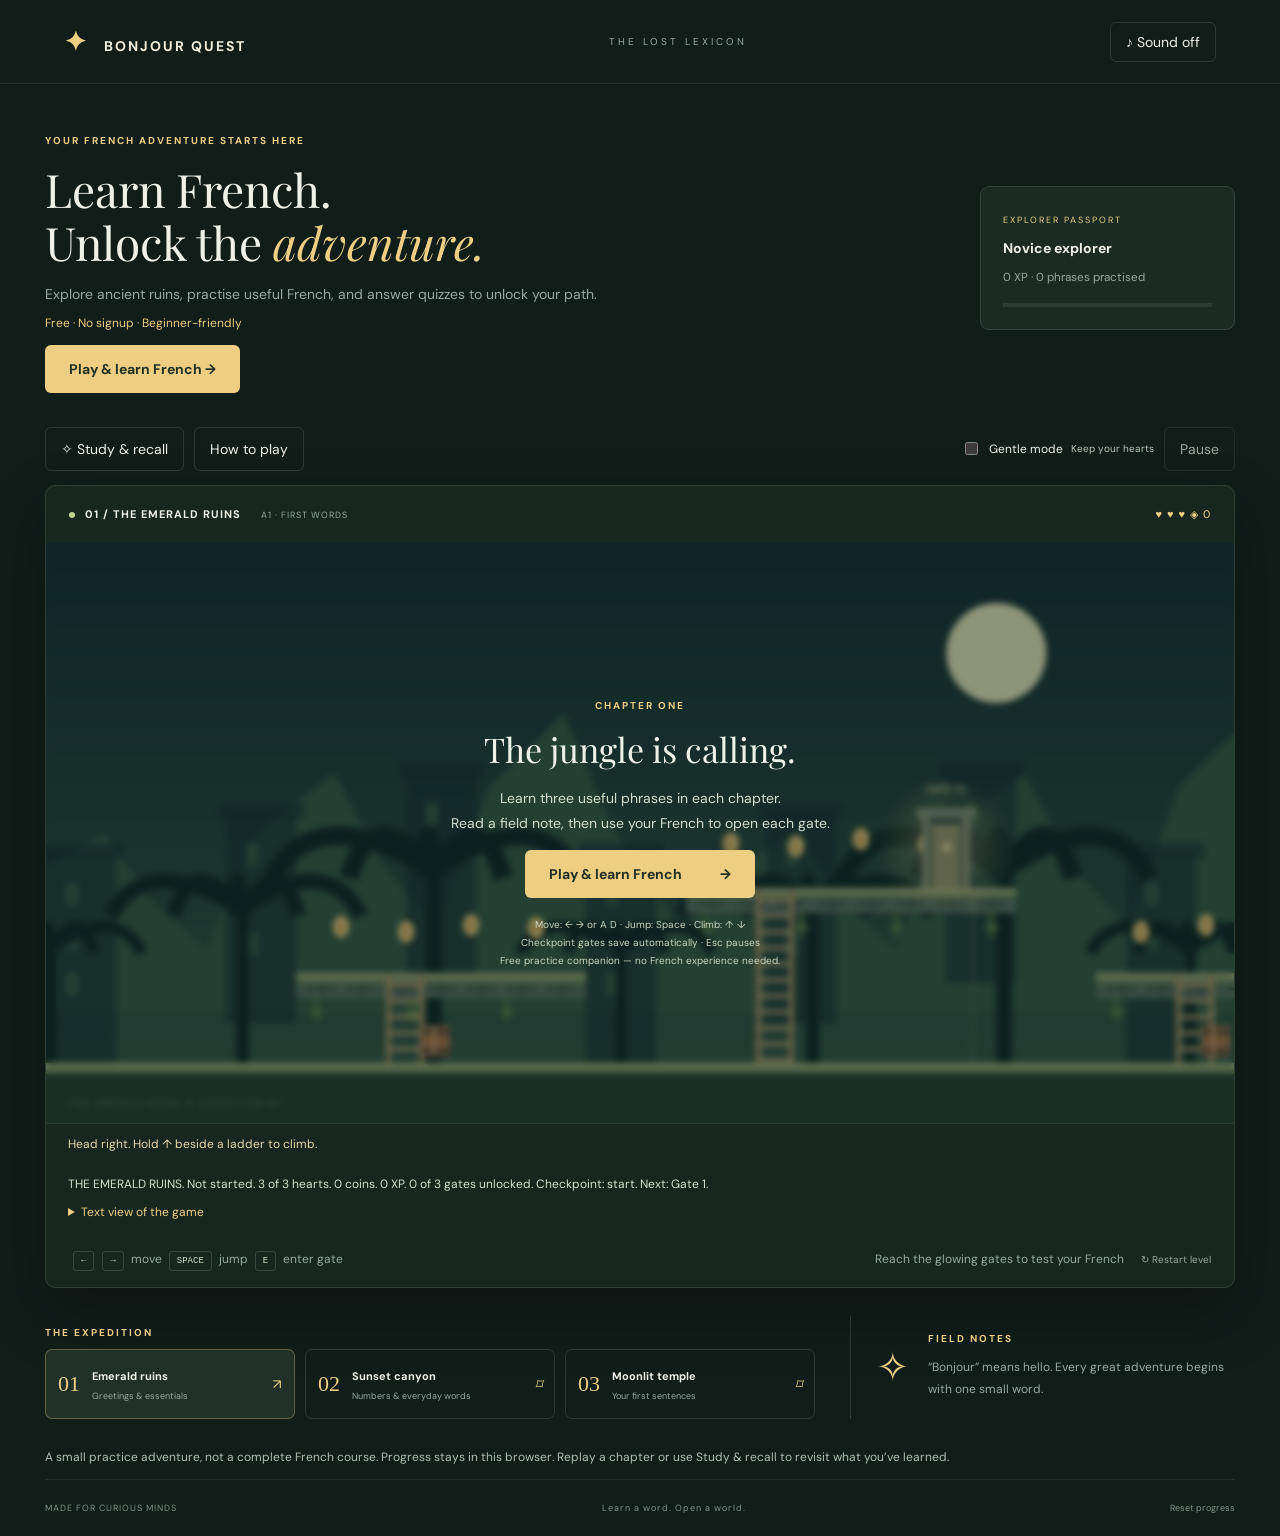
==== commit 0c564d94: "Improve game accessibility, keyboard focus and synchronized text status" ====
--- a/index.html
+++ b/index.html
@@ -1,4 +1,4 @@
-<!doctype html><html lang="en"><head><meta charset="utf-8"><meta name="viewport" content="width=device-width,initial-scale=1"><title>Bonjour Quest — Play & learn French</title><meta name="description" content="Learn beginner French through a free 2D adventure. Explore ruins, practise useful words, and unlock quiz gates. No signup required."><link rel="stylesheet" href="style.css"></head><body><header><a class="brand" href="./"><span>✦</span> BONJOUR QUEST</a><div class="tag">THE LOST LEXICON</div><button id="sound">♪ Sound off</button></header><main><div class="intro"><div><p class="eyebrow">YOUR FRENCH ADVENTURE STARTS HERE</p><h1>Learn French.<br>Unlock the <em>adventure.</em></h1><p>Explore ancient ruins, practise useful French, and answer quizzes to unlock your path.<br><span class="trust">Free · No signup · Beginner-friendly</span></p><button class="primary" id="heroPlay">Play &amp; learn French →</button></div><div class="passport"><span>EXPLORER PASSPORT</span><strong id="rank">Novice explorer</strong><small id="stats">0 XP · 0 phrases practised</small><div class="progress"><i id="xpbar"></i></div></div></div><div class="game-actions"><button id="study">✧ Study & recall</button><button id="help">How to play</button><label><input type="checkbox" id="gentle"> Gentle mode <small>Keep your hearts</small></label><button id="pause" disabled>Pause</button></div><section class="adventure"><div class="toolbar"><div><span class="live"></span><b id="worldTitle">01 / THE EMERALD RUINS</b><span class="difficulty">A1 · FIRST WORDS</span></div><div id="hud">♥ ♥ ♥ &nbsp; ◈ 0</div></div><div class="stage"><canvas id="game" role="application" aria-describedby="gameStatus" width="1200" height="580" aria-label="French learning platform adventure"></canvas><div id="start" class="overlay"><div class="startbox"><span class="eyebrow">CHAPTER ONE</span><h2>The jungle is calling.</h2><p>Learn three useful phrases in each chapter.<br>Read a field note, then use your French to open each gate.</p><button class="primary" id="play">Play & learn French <span>→</span></button><small>Move: ← → or A D · Jump: Space · Climb: ↑ ↓<br>Checkpoint gates save automatically · Esc pauses<br>Free practice companion — no French experience needed.</small></div></div><div id="pauseScreen" class="overlay" hidden><div class="startbox"><span class="eyebrow">TAKE A BREATHER</span><h2>Adventure paused.</h2><p>Your checkpoint and coins are safe.</p><button class="primary" id="resume">Resume adventure →</button></div></div><div id="quiz" class="overlay" role="dialog" aria-modal="true" aria-labelledby="question" hidden><div class="quizbox"><span class="eyebrow" id="quizTag">LEXICON GATE</span><h2 id="question"></h2><p id="hint"></p><div id="answers"></div><p id="feedback" aria-live="polite"></p><button id="continue" class="primary" hidden>Continue adventure →</button></div></div><div class="scene-label">EMERALD RUINS <span>✦</span> EXPEDITION 01</div></div><div class="route-status" id="gameStatus" role="status" aria-live="polite">Head right and climb to the first gate.</div><div class="controls"><span><kbd>←</kbd><kbd>→</kbd> move <kbd>SPACE</kbd> jump <kbd>E</kbd> enter gate</span><span>Reach the glowing gates to test your French <button id="restart">↻ Restart level</button></span></div><div class="touch"><button data-key="ArrowLeft" aria-label="Move left">◀</button><button data-key="ArrowRight" aria-label="Move right">▶</button><button data-key="Space">Jump</button><button data-key="ArrowUp">↑ Climb</button><button data-key="ArrowDown" aria-label="Climb down">↓ Down</button><button data-key="KeyE">✦ Gate</button></div></section><dialog id="learningDialog" aria-labelledby="learningTitle"><div class="dialog-head"><span class="eyebrow">EXPLORER’S NOTEBOOK</span><button id="closeLearning" aria-label="Close notebook">✕</button></div><h2 id="learningTitle">Your French toolkit</h2><div id="learningContent"></div></dialog><div class="bottom"><div class="journey"><p class="eyebrow">THE EXPEDITION</p><div class="worlds"><button class="world selected" data-world="0"><span>01</span><div><b>Emerald ruins</b><small>Greetings & essentials</small></div><i>↗</i></button><button class="world" data-world="1"><span>02</span><div><b>Sunset canyon</b><small>Numbers & everyday words</small></div><i>⌑</i></button><button class="world" data-world="2"><span>03</span><div><b>Moonlit temple</b><small>Your first sentences</small></div><i>⌑</i></button></div></div><aside><span class="book">✧</span><div><p class="eyebrow">FIELD NOTES</p><p id="note">“Bonjour” means hello. Every great adventure begins with one small word.</p></div></aside></div><p class="learning-note">A small practice adventure, not a complete French course. Progress stays in this browser. Replay a chapter or use Study & recall to revisit what you’ve learned.</p><footer>MADE FOR CURIOUS MINDS <span>Learn a word. Open a world.</span><button id="reset">Reset progress</button></footer></main><script src="physics.js"></script><script src="game.js"></script></body></html>
+<!doctype html><html lang="en"><head><meta charset="utf-8"><meta name="viewport" content="width=device-width,initial-scale=1"><title>Bonjour Quest — Play & learn French</title><meta name="description" content="Learn beginner French through a free 2D adventure. Explore ruins, practise useful words, and unlock quiz gates. No signup required."><link rel="canonical" href="https://bonjour-quest-matei11.vercel.app/"><meta property="og:type" content="website"><meta property="og:site_name" content="Bonjour Quest"><meta property="og:title" content="Bonjour Quest — Play &amp; learn French"><meta property="og:description" content="Learn beginner French through a free 2D adventure. Explore ruins, practise useful words, and unlock quiz gates. No signup required."><meta property="og:url" content="https://bonjour-quest-matei11.vercel.app/"><meta property="og:locale" content="en_US"><link rel="stylesheet" href="style.css"></head><body><header><a class="brand" href="./"><span>✦</span> BONJOUR QUEST</a><div class="tag">THE LOST LEXICON</div><button id="sound">♪ Sound off</button></header><main><div class="intro"><div><p class="eyebrow">YOUR FRENCH ADVENTURE STARTS HERE</p><h1>Learn French.<br>Unlock the <em>adventure.</em></h1><p>Explore ancient ruins, practise useful French, and answer quizzes to unlock your path.<br><span class="trust">Free · No signup · Beginner-friendly</span></p><button class="primary" id="heroPlay">Play &amp; learn French →</button></div><div class="passport"><span>EXPLORER PASSPORT</span><strong id="rank">Novice explorer</strong><small id="stats">0 XP · 0 phrases practised</small><div class="progress"><i id="xpbar"></i></div></div></div><div class="game-actions"><button id="study">✧ Study & recall</button><button id="help">How to play</button><label><input type="checkbox" id="gentle"> Gentle mode <small>Keep your hearts</small></label><button id="pause" disabled>Pause</button></div><section class="adventure"><div class="toolbar"><div><span class="live"></span><b id="worldTitle">01 / THE EMERALD RUINS</b><span class="difficulty">A1 · FIRST WORDS</span></div><div id="hud">♥ ♥ ♥ &nbsp; ◈ 0</div></div><div class="stage"><canvas id="game" role="application" aria-describedby="gameStatus gameSummary routeDetails" width="1200" height="580" aria-label="French learning platform adventure"></canvas><div id="start" class="overlay"><div class="startbox"><span class="eyebrow">CHAPTER ONE</span><h2>The jungle is calling.</h2><p>Learn three useful phrases in each chapter.<br>Read a field note, then use your French to open each gate.</p><button class="primary" id="play">Play & learn French <span>→</span></button><small>Move: ← → or A D · Jump: Space · Climb: ↑ ↓<br>Checkpoint gates save automatically · Esc pauses<br>Free practice companion — no French experience needed.</small></div></div><div id="pauseScreen" class="overlay" hidden><div class="startbox"><span class="eyebrow">TAKE A BREATHER</span><h2>Adventure paused.</h2><p>Your checkpoint and coins are safe.</p><button class="primary" id="resume">Resume adventure →</button></div></div><div id="quiz" class="overlay" role="dialog" aria-modal="true" aria-labelledby="question" aria-describedby="hint feedback" hidden><div class="quizbox"><span class="eyebrow" id="quizTag">LEXICON GATE</span><h2 id="question"></h2><p id="hint"></p><div id="answers"></div><p id="feedback" aria-live="polite"></p><button id="continue" class="primary" hidden>Continue adventure →</button></div></div><div class="scene-label">EMERALD RUINS <span>✦</span> EXPEDITION 01</div></div><div class="route-status" id="gameStatus" role="status" aria-live="polite">Head right and climb to the first gate.</div><div class="accessible-state"><p id="gameSummary" role="status" aria-live="polite" aria-atomic="true"></p><details><summary>Text view of the game</summary><p id="routeDetails"></p><p>Focus the game to use movement keys. Tab moves to page controls; Escape pauses. Position details update without automatic announcements.</p></details></div><div class="controls"><span><kbd>←</kbd><kbd>→</kbd> move <kbd>SPACE</kbd> jump <kbd>E</kbd> enter gate</span><span>Reach the glowing gates to test your French <button id="restart">↻ Restart level</button></span></div><div class="touch"><button data-key="ArrowLeft" aria-label="Move left">◀</button><button data-key="ArrowRight" aria-label="Move right">▶</button><button data-key="Space">Jump</button><button data-key="ArrowUp">↑ Climb</button><button data-key="ArrowDown" aria-label="Climb down">↓ Down</button><button data-key="KeyE">✦ Gate</button></div></section><dialog id="learningDialog" aria-labelledby="learningTitle"><div class="dialog-head"><span class="eyebrow">EXPLORER’S NOTEBOOK</span><button id="closeLearning" aria-label="Close notebook">✕</button></div><h2 id="learningTitle">Your French toolkit</h2><div id="learningContent"></div></dialog><div class="bottom"><div class="journey"><p class="eyebrow">THE EXPEDITION</p><div class="worlds"><button class="world selected" data-world="0"><span>01</span><div><b>Emerald ruins</b><small>Greetings & essentials</small></div><i>↗</i></button><button class="world" data-world="1"><span>02</span><div><b>Sunset canyon</b><small>Numbers & everyday words</small></div><i>⌑</i></button><button class="world" data-world="2"><span>03</span><div><b>Moonlit temple</b><small>Your first sentences</small></div><i>⌑</i></button></div></div><aside><span class="book">✧</span><div><p class="eyebrow">FIELD NOTES</p><p id="note">“Bonjour” means hello. Every great adventure begins with one small word.</p></div></aside></div><p class="learning-note">A small practice adventure, not a complete French course. Progress stays in this browser. Replay a chapter or use Study & recall to revisit what you’ve learned.</p><footer>MADE FOR CURIOUS MINDS <span>Learn a word. Open a world.</span><button id="reset">Reset progress</button></footer></main><script src="physics.js"></script><script src="game.js"></script></body></html>
 
 
 
--- a/style.css
+++ b/style.css
@@ -36,3 +36,10 @@
 @media(max-width:600px){.stage{height:390px}.route-status{font-size:11px;padding:12px}.touch{display:grid;grid-template-columns:repeat(3,1fr);gap:8px}.touch button{padding:12px 8px;min-height:48px}.startbox{padding:18px}.startbox small{font-size:11px}.stage:has(#quiz:not([hidden])){height:500px}.quizbox{width:100%;padding:20px}}
 @media(prefers-reduced-motion:reduce){*,*::before,*::after{scroll-behavior:auto!important;transition:none!important}}
 
+
+/* Text equivalent of canvas state; retain existing game layout. */
+canvas:focus-visible{outline:3px solid var(--gold);outline-offset:-4px}
+.accessible-state{padding:0 22px 12px;color:#d3dfcc;font-size:12px;line-height:1.7;overflow-wrap:anywhere}
+.accessible-state p{margin:8px 0}.accessible-state summary{cursor:pointer;color:var(--gold)}
+.accessible-state summary:focus-visible{outline:3px solid var(--gold);outline-offset:3px}
+@media(max-width:600px){.accessible-state{padding:0 12px 12px}}
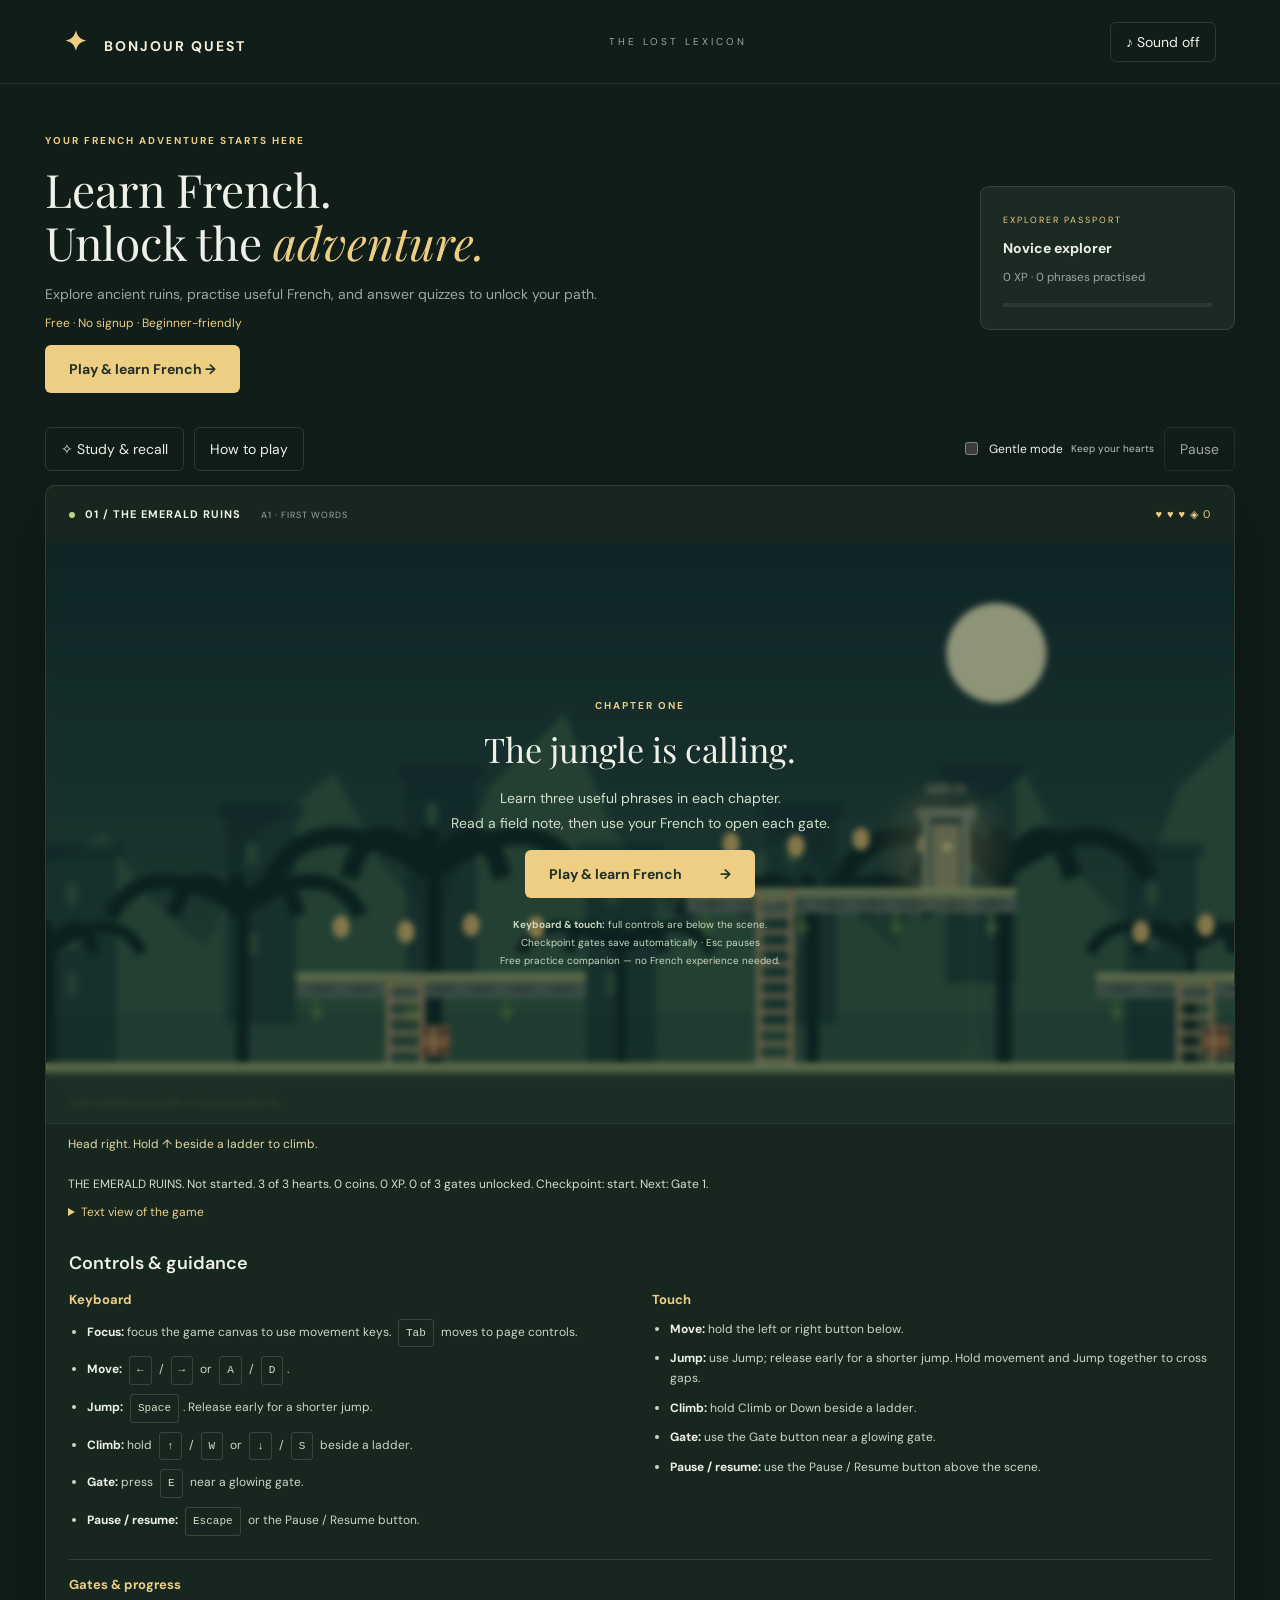
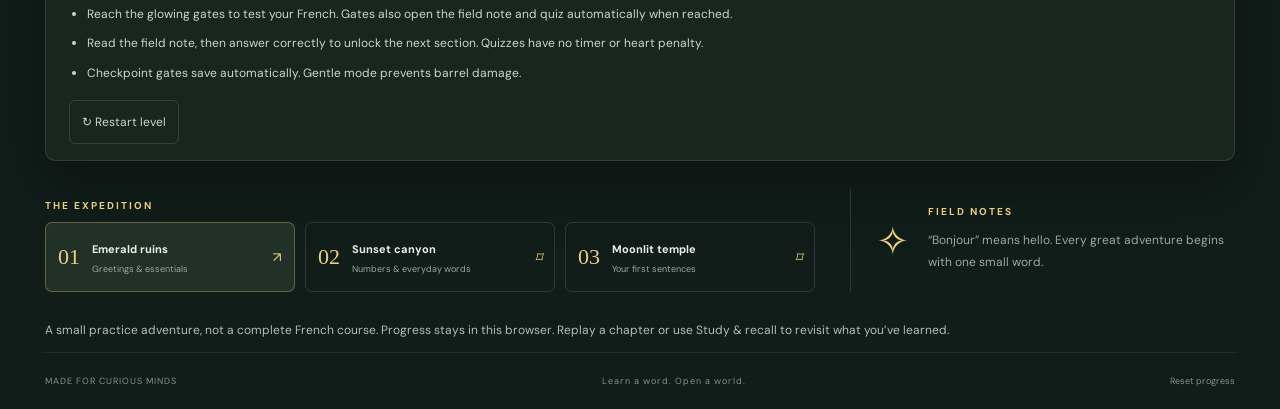
==== commit 70335680: "Group keyboard and touch guidance with accessible instruction checks" ====
--- a/index.html
+++ b/index.html
@@ -1,4 +1,38 @@
-<!doctype html><html lang="en"><head><meta charset="utf-8"><meta name="viewport" content="width=device-width,initial-scale=1"><title>Bonjour Quest — Play & learn French</title><meta name="description" content="Learn beginner French through a free 2D adventure. Explore ruins, practise useful words, and unlock quiz gates. No signup required."><link rel="canonical" href="https://bonjour-quest-matei11.vercel.app/"><meta property="og:type" content="website"><meta property="og:site_name" content="Bonjour Quest"><meta property="og:title" content="Bonjour Quest — Play &amp; learn French"><meta property="og:description" content="Learn beginner French through a free 2D adventure. Explore ruins, practise useful words, and unlock quiz gates. No signup required."><meta property="og:url" content="https://bonjour-quest-matei11.vercel.app/"><meta property="og:locale" content="en_US"><link rel="stylesheet" href="style.css"></head><body><header><a class="brand" href="./"><span>✦</span> BONJOUR QUEST</a><div class="tag">THE LOST LEXICON</div><button id="sound">♪ Sound off</button></header><main><div class="intro"><div><p class="eyebrow">YOUR FRENCH ADVENTURE STARTS HERE</p><h1>Learn French.<br>Unlock the <em>adventure.</em></h1><p>Explore ancient ruins, practise useful French, and answer quizzes to unlock your path.<br><span class="trust">Free · No signup · Beginner-friendly</span></p><button class="primary" id="heroPlay">Play &amp; learn French →</button></div><div class="passport"><span>EXPLORER PASSPORT</span><strong id="rank">Novice explorer</strong><small id="stats">0 XP · 0 phrases practised</small><div class="progress"><i id="xpbar"></i></div></div></div><div class="game-actions"><button id="study">✧ Study & recall</button><button id="help">How to play</button><label><input type="checkbox" id="gentle"> Gentle mode <small>Keep your hearts</small></label><button id="pause" disabled>Pause</button></div><section class="adventure"><div class="toolbar"><div><span class="live"></span><b id="worldTitle">01 / THE EMERALD RUINS</b><span class="difficulty">A1 · FIRST WORDS</span></div><div id="hud">♥ ♥ ♥ &nbsp; ◈ 0</div></div><div class="stage"><canvas id="game" role="application" aria-describedby="gameStatus gameSummary routeDetails" width="1200" height="580" aria-label="French learning platform adventure"></canvas><div id="start" class="overlay"><div class="startbox"><span class="eyebrow">CHAPTER ONE</span><h2>The jungle is calling.</h2><p>Learn three useful phrases in each chapter.<br>Read a field note, then use your French to open each gate.</p><button class="primary" id="play">Play & learn French <span>→</span></button><small>Move: ← → or A D · Jump: Space · Climb: ↑ ↓<br>Checkpoint gates save automatically · Esc pauses<br>Free practice companion — no French experience needed.</small></div></div><div id="pauseScreen" class="overlay" hidden><div class="startbox"><span class="eyebrow">TAKE A BREATHER</span><h2>Adventure paused.</h2><p>Your checkpoint and coins are safe.</p><button class="primary" id="resume">Resume adventure →</button></div></div><div id="quiz" class="overlay" role="dialog" aria-modal="true" aria-labelledby="question" aria-describedby="hint feedback" hidden><div class="quizbox"><span class="eyebrow" id="quizTag">LEXICON GATE</span><h2 id="question"></h2><p id="hint"></p><div id="answers"></div><p id="feedback" aria-live="polite"></p><button id="continue" class="primary" hidden>Continue adventure →</button></div></div><div class="scene-label">EMERALD RUINS <span>✦</span> EXPEDITION 01</div></div><div class="route-status" id="gameStatus" role="status" aria-live="polite">Head right and climb to the first gate.</div><div class="accessible-state"><p id="gameSummary" role="status" aria-live="polite" aria-atomic="true"></p><details><summary>Text view of the game</summary><p id="routeDetails"></p><p>Focus the game to use movement keys. Tab moves to page controls; Escape pauses. Position details update without automatic announcements.</p></details></div><div class="controls"><span><kbd>←</kbd><kbd>→</kbd> move <kbd>SPACE</kbd> jump <kbd>E</kbd> enter gate</span><span>Reach the glowing gates to test your French <button id="restart">↻ Restart level</button></span></div><div class="touch"><button data-key="ArrowLeft" aria-label="Move left">◀</button><button data-key="ArrowRight" aria-label="Move right">▶</button><button data-key="Space">Jump</button><button data-key="ArrowUp">↑ Climb</button><button data-key="ArrowDown" aria-label="Climb down">↓ Down</button><button data-key="KeyE">✦ Gate</button></div></section><dialog id="learningDialog" aria-labelledby="learningTitle"><div class="dialog-head"><span class="eyebrow">EXPLORER’S NOTEBOOK</span><button id="closeLearning" aria-label="Close notebook">✕</button></div><h2 id="learningTitle">Your French toolkit</h2><div id="learningContent"></div></dialog><div class="bottom"><div class="journey"><p class="eyebrow">THE EXPEDITION</p><div class="worlds"><button class="world selected" data-world="0"><span>01</span><div><b>Emerald ruins</b><small>Greetings & essentials</small></div><i>↗</i></button><button class="world" data-world="1"><span>02</span><div><b>Sunset canyon</b><small>Numbers & everyday words</small></div><i>⌑</i></button><button class="world" data-world="2"><span>03</span><div><b>Moonlit temple</b><small>Your first sentences</small></div><i>⌑</i></button></div></div><aside><span class="book">✧</span><div><p class="eyebrow">FIELD NOTES</p><p id="note">“Bonjour” means hello. Every great adventure begins with one small word.</p></div></aside></div><p class="learning-note">A small practice adventure, not a complete French course. Progress stays in this browser. Replay a chapter or use Study & recall to revisit what you’ve learned.</p><footer>MADE FOR CURIOUS MINDS <span>Learn a word. Open a world.</span><button id="reset">Reset progress</button></footer></main><script src="physics.js"></script><script src="game.js"></script></body></html>
+<!doctype html><html lang="en"><head><meta charset="utf-8"><meta name="viewport" content="width=device-width,initial-scale=1"><title>Bonjour Quest — Play & learn French</title><meta name="description" content="Learn beginner French through a free 2D adventure. Explore ruins, practise useful words, and unlock quiz gates. No signup required."><link rel="canonical" href="https://bonjour-quest-matei11.vercel.app/"><meta property="og:type" content="website"><meta property="og:site_name" content="Bonjour Quest"><meta property="og:title" content="Bonjour Quest — Play &amp; learn French"><meta property="og:description" content="Learn beginner French through a free 2D adventure. Explore ruins, practise useful words, and unlock quiz gates. No signup required."><meta property="og:url" content="https://bonjour-quest-matei11.vercel.app/"><meta property="og:locale" content="en_US"><link rel="stylesheet" href="style.css"></head><body><header><a class="brand" href="./"><span>✦</span> BONJOUR QUEST</a><div class="tag">THE LOST LEXICON</div><button id="sound">♪ Sound off</button></header><main><div class="intro"><div><p class="eyebrow">YOUR FRENCH ADVENTURE STARTS HERE</p><h1>Learn French.<br>Unlock the <em>adventure.</em></h1><p>Explore ancient ruins, practise useful French, and answer quizzes to unlock your path.<br><span class="trust">Free · No signup · Beginner-friendly</span></p><button class="primary" id="heroPlay">Play &amp; learn French →</button></div><div class="passport"><span>EXPLORER PASSPORT</span><strong id="rank">Novice explorer</strong><small id="stats">0 XP · 0 phrases practised</small><div class="progress"><i id="xpbar"></i></div></div></div><div class="game-actions"><button id="study">✧ Study & recall</button><button id="help">How to play</button><label><input type="checkbox" id="gentle"> Gentle mode <small>Keep your hearts</small></label><button id="pause" disabled>Pause</button></div><section class="adventure"><div class="toolbar"><div><span class="live"></span><b id="worldTitle">01 / THE EMERALD RUINS</b><span class="difficulty">A1 · FIRST WORDS</span></div><div id="hud">♥ ♥ ♥ &nbsp; ◈ 0</div></div><div class="stage"><canvas id="game" role="application" aria-describedby="gameStatus gameSummary routeDetails" width="1200" height="580" aria-label="French learning platform adventure"></canvas><div id="start" class="overlay"><div class="startbox"><span class="eyebrow">CHAPTER ONE</span><h2>The jungle is calling.</h2><p>Learn three useful phrases in each chapter.<br>Read a field note, then use your French to open each gate.</p><button class="primary" id="play">Play & learn French <span>→</span></button><small><strong>Keyboard &amp; touch:</strong> full controls are below the scene.<br>Checkpoint gates save automatically · Esc pauses<br>Free practice companion — no French experience needed.</small></div></div><div id="pauseScreen" class="overlay" hidden><div class="startbox"><span class="eyebrow">TAKE A BREATHER</span><h2>Adventure paused.</h2><p>Your checkpoint and coins are safe.</p><button class="primary" id="resume">Resume adventure →</button></div></div><div id="quiz" class="overlay" role="dialog" aria-modal="true" aria-labelledby="question" aria-describedby="hint feedback" hidden><div class="quizbox"><span class="eyebrow" id="quizTag">LEXICON GATE</span><h2 id="question"></h2><p id="hint"></p><div id="answers"></div><p id="feedback" aria-live="polite"></p><button id="continue" class="primary" hidden>Continue adventure →</button></div></div><div class="scene-label">EMERALD RUINS <span>✦</span> EXPEDITION 01</div></div><div class="route-status" id="gameStatus" role="status" aria-live="polite">Head right and climb to the first gate.</div><div class="accessible-state"><p id="gameSummary" role="status" aria-live="polite" aria-atomic="true"></p><details><summary>Text view of the game</summary><p id="routeDetails"></p><p>Focus the game to use movement keys. Tab moves to page controls; Escape pauses. Position details update without automatic announcements.</p></details></div><section class="controls instruction-controls" aria-labelledby="controlsTitle">
+<h2 id="controlsTitle">Controls &amp; guidance</h2>
+<div class="instruction-grid">
+<section id="keyboardInstructions" aria-labelledby="keyboardTitle">
+<h3 id="keyboardTitle">Keyboard</h3>
+<ul>
+<li><strong>Focus:</strong> focus the game canvas to use movement keys. <kbd>Tab</kbd> moves to page controls.</li>
+<li><strong>Move:</strong> <kbd>←</kbd> / <kbd>→</kbd> or <kbd>A</kbd> / <kbd>D</kbd>.</li>
+<li><strong>Jump:</strong> <kbd>Space</kbd>. Release early for a shorter jump.</li>
+<li><strong>Climb:</strong> hold <kbd>↑</kbd> / <kbd>W</kbd> or <kbd>↓</kbd> / <kbd>S</kbd> beside a ladder.</li>
+<li><strong>Gate:</strong> press <kbd>E</kbd> near a glowing gate.</li>
+<li><strong>Pause / resume:</strong> <kbd>Escape</kbd> or the Pause / Resume button.</li>
+</ul>
+</section>
+<section id="touchInstructions" aria-labelledby="touchTitle">
+<h3 id="touchTitle">Touch</h3>
+<ul>
+<li><strong>Move:</strong> hold the left or right button below.</li>
+<li><strong>Jump:</strong> use Jump; release early for a shorter jump. Hold movement and Jump together to cross gaps.</li>
+<li><strong>Climb:</strong> hold Climb or Down beside a ladder.</li>
+<li><strong>Gate:</strong> use the Gate button near a glowing gate.</li>
+<li><strong>Pause / resume:</strong> use the Pause / Resume button above the scene.</li>
+</ul>
+</section>
+</div>
+<section class="instruction-notes" aria-labelledby="progressTitle">
+<h3 id="progressTitle">Gates &amp; progress</h3>
+<ul>
+<li>Reach the glowing gates to test your French. Gates also open the field note and quiz automatically when reached.</li>
+<li>Read the field note, then answer correctly to unlock the next section. Quizzes have no timer or heart penalty.</li>
+<li>Checkpoint gates save automatically. Gentle mode prevents barrel damage.</li>
+</ul>
+</section>
+<button id="restart">↻ Restart level</button>
+</section><div class="touch"><button data-key="ArrowLeft" aria-label="Move left">◀</button><button data-key="ArrowRight" aria-label="Move right">▶</button><button data-key="Space">Jump</button><button data-key="ArrowUp">↑ Climb</button><button data-key="ArrowDown" aria-label="Climb down">↓ Down</button><button data-key="KeyE">✦ Gate</button></div></section><dialog id="learningDialog" aria-labelledby="learningTitle"><div class="dialog-head"><span class="eyebrow">EXPLORER’S NOTEBOOK</span><button id="closeLearning" aria-label="Close notebook">✕</button></div><h2 id="learningTitle">Your French toolkit</h2><div id="learningContent"></div></dialog><div class="bottom"><div class="journey"><p class="eyebrow">THE EXPEDITION</p><div class="worlds"><button class="world selected" data-world="0"><span>01</span><div><b>Emerald ruins</b><small>Greetings & essentials</small></div><i>↗</i></button><button class="world" data-world="1"><span>02</span><div><b>Sunset canyon</b><small>Numbers & everyday words</small></div><i>⌑</i></button><button class="world" data-world="2"><span>03</span><div><b>Moonlit temple</b><small>Your first sentences</small></div><i>⌑</i></button></div></div><aside><span class="book">✧</span><div><p class="eyebrow">FIELD NOTES</p><p id="note">“Bonjour” means hello. Every great adventure begins with one small word.</p></div></aside></div><p class="learning-note">A small practice adventure, not a complete French course. Progress stays in this browser. Replay a chapter or use Study & recall to revisit what you’ve learned.</p><footer>MADE FOR CURIOUS MINDS <span>Learn a word. Open a world.</span><button id="reset">Reset progress</button></footer></main><script src="physics.js"></script><script src="game.js"></script></body></html>
 
 
 
--- a/style.css
+++ b/style.css
@@ -43,3 +43,14 @@
 .accessible-state p{margin:8px 0}.accessible-state summary{cursor:pointer;color:var(--gold)}
 .accessible-state summary:focus-visible{outline:3px solid var(--gold);outline-offset:3px}
 @media(max-width:600px){.accessible-state{padding:0 12px 12px}}
+
+/* Group instructions without changing the game or touch-control layout. */
+.instruction-controls{display:block;color:#c9d7c8;line-height:1.7}
+.instruction-controls h2{font:600 18px 'DM Sans',sans-serif;margin:0 0 14px;color:#edf1e8}
+.instruction-controls h3{font-size:13px;color:var(--gold);margin:0 0 8px}
+.instruction-grid{display:grid;grid-template-columns:repeat(2,minmax(0,1fr));gap:24px}
+.instruction-controls ul{padding-left:18px;margin:0}.instruction-controls li{margin:0 0 9px}
+.instruction-controls strong{color:#edf1e8}.instruction-controls kbd{font-size:11px;white-space:nowrap}
+.instruction-notes{border-top:1px solid #ffffff20;padding-top:14px;margin-top:14px}
+.instruction-controls #restart{margin:8px 0 0;padding:10px 12px;border:1px solid #ffffff20;font-size:12px;min-height:44px}
+@media(max-width:600px){.instruction-grid{grid-template-columns:minmax(0,1fr);gap:18px}.instruction-controls{padding:16px 12px}}
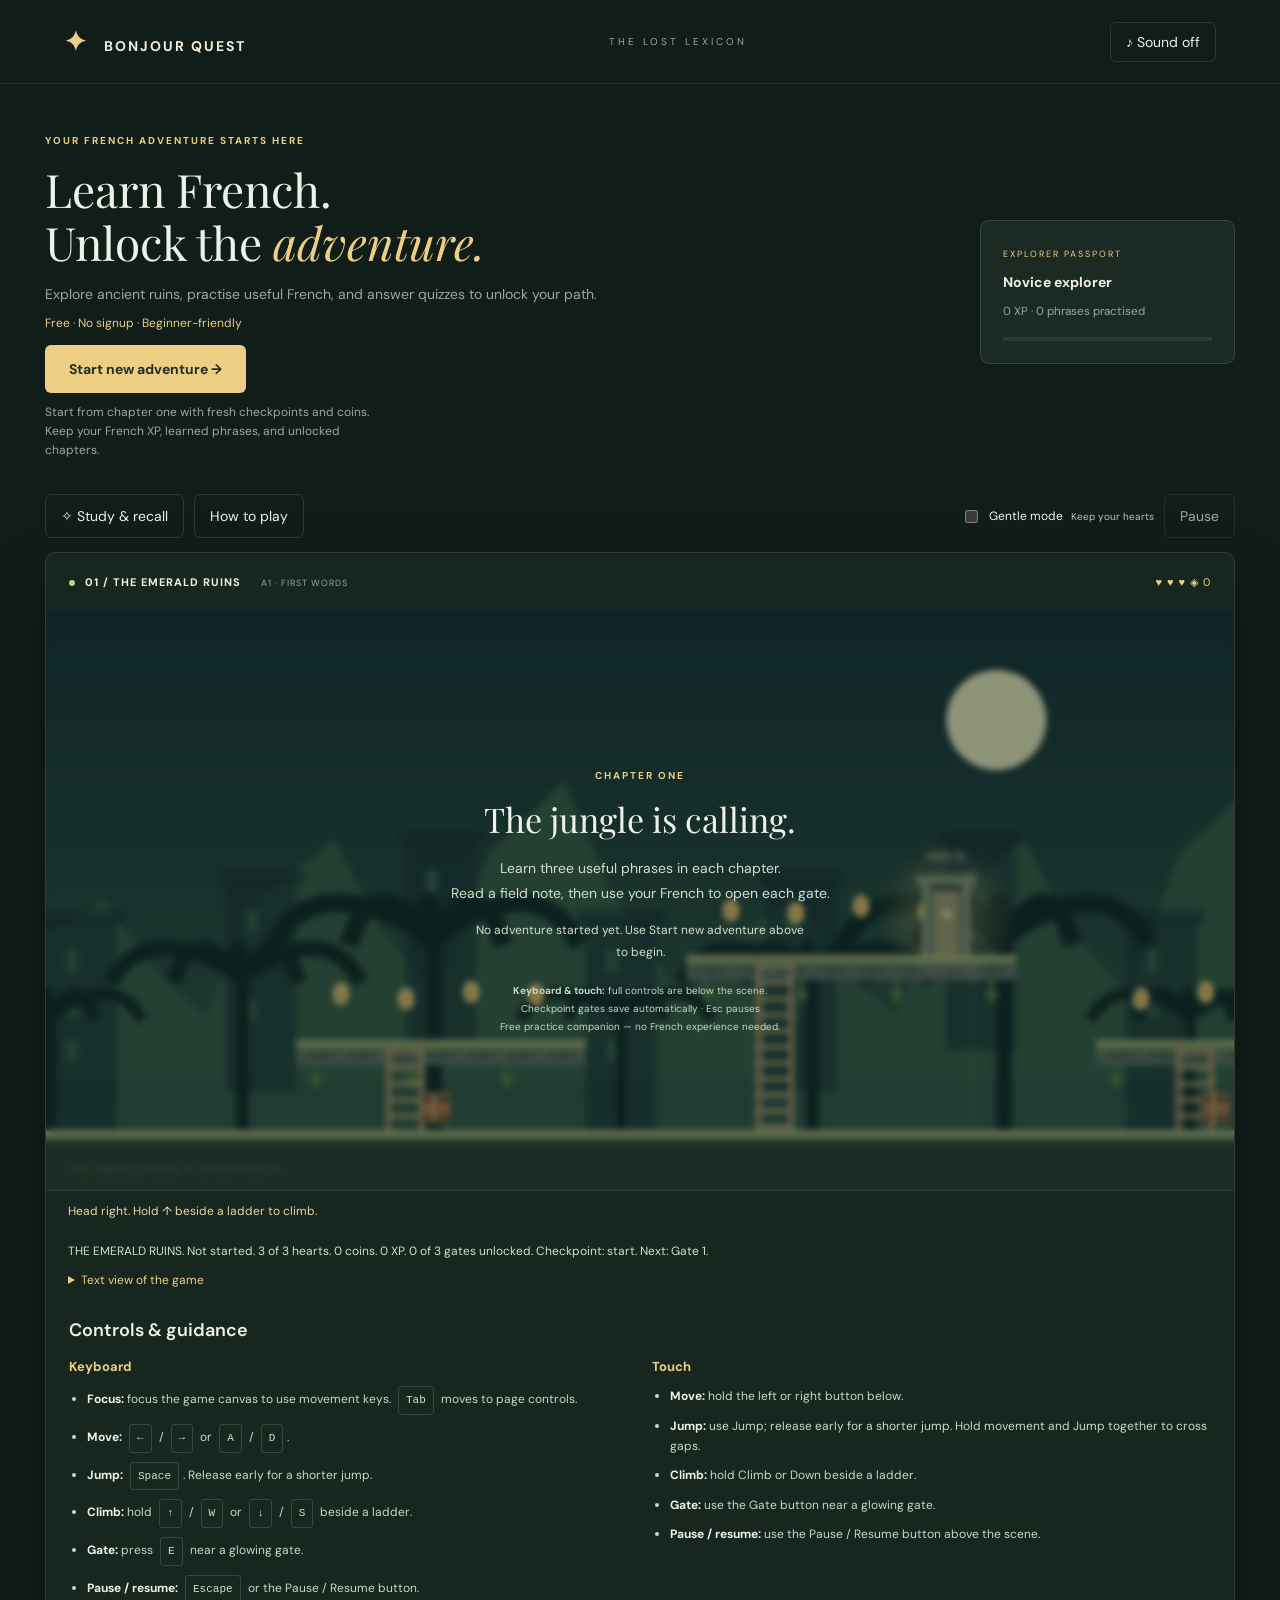
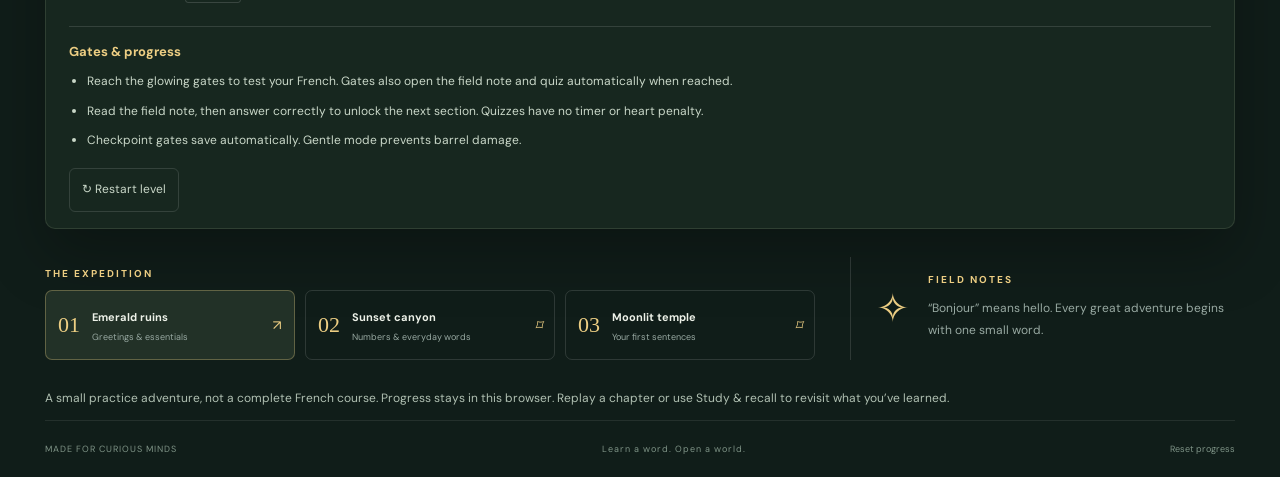
==== commit b7c150c7: "Separate new-adventure Start from saved-adventure Continue" ====
--- a/index.html
+++ b/index.html
@@ -1,4 +1,4 @@
-<!doctype html><html lang="en"><head><meta charset="utf-8"><meta name="viewport" content="width=device-width,initial-scale=1"><title>Bonjour Quest — Play & learn French</title><meta name="description" content="Learn beginner French through a free 2D adventure. Explore ruins, practise useful words, and unlock quiz gates. No signup required."><link rel="canonical" href="https://bonjour-quest-matei11.vercel.app/"><meta property="og:type" content="website"><meta property="og:site_name" content="Bonjour Quest"><meta property="og:title" content="Bonjour Quest — Play &amp; learn French"><meta property="og:description" content="Learn beginner French through a free 2D adventure. Explore ruins, practise useful words, and unlock quiz gates. No signup required."><meta property="og:url" content="https://bonjour-quest-matei11.vercel.app/"><meta property="og:locale" content="en_US"><link rel="stylesheet" href="style.css"></head><body><header><a class="brand" href="./"><span>✦</span> BONJOUR QUEST</a><div class="tag">THE LOST LEXICON</div><button id="sound">♪ Sound off</button></header><main><div class="intro"><div><p class="eyebrow">YOUR FRENCH ADVENTURE STARTS HERE</p><h1>Learn French.<br>Unlock the <em>adventure.</em></h1><p>Explore ancient ruins, practise useful French, and answer quizzes to unlock your path.<br><span class="trust">Free · No signup · Beginner-friendly</span></p><button class="primary" id="heroPlay">Play &amp; learn French →</button></div><div class="passport"><span>EXPLORER PASSPORT</span><strong id="rank">Novice explorer</strong><small id="stats">0 XP · 0 phrases practised</small><div class="progress"><i id="xpbar"></i></div></div></div><div class="game-actions"><button id="study">✧ Study & recall</button><button id="help">How to play</button><label><input type="checkbox" id="gentle"> Gentle mode <small>Keep your hearts</small></label><button id="pause" disabled>Pause</button></div><section class="adventure"><div class="toolbar"><div><span class="live"></span><b id="worldTitle">01 / THE EMERALD RUINS</b><span class="difficulty">A1 · FIRST WORDS</span></div><div id="hud">♥ ♥ ♥ &nbsp; ◈ 0</div></div><div class="stage"><canvas id="game" role="application" aria-describedby="gameStatus gameSummary routeDetails" width="1200" height="580" aria-label="French learning platform adventure"></canvas><div id="start" class="overlay"><div class="startbox"><span class="eyebrow">CHAPTER ONE</span><h2>The jungle is calling.</h2><p>Learn three useful phrases in each chapter.<br>Read a field note, then use your French to open each gate.</p><button class="primary" id="play">Play & learn French <span>→</span></button><small><strong>Keyboard &amp; touch:</strong> full controls are below the scene.<br>Checkpoint gates save automatically · Esc pauses<br>Free practice companion — no French experience needed.</small></div></div><div id="pauseScreen" class="overlay" hidden><div class="startbox"><span class="eyebrow">TAKE A BREATHER</span><h2>Adventure paused.</h2><p>Your checkpoint and coins are safe.</p><button class="primary" id="resume">Resume adventure →</button></div></div><div id="quiz" class="overlay" role="dialog" aria-modal="true" aria-labelledby="question" aria-describedby="hint feedback" hidden><div class="quizbox"><span class="eyebrow" id="quizTag">LEXICON GATE</span><h2 id="question"></h2><p id="hint"></p><div id="answers"></div><p id="feedback" aria-live="polite"></p><button id="continue" class="primary" hidden>Continue adventure →</button></div></div><div class="scene-label">EMERALD RUINS <span>✦</span> EXPEDITION 01</div></div><div class="route-status" id="gameStatus" role="status" aria-live="polite">Head right and climb to the first gate.</div><div class="accessible-state"><p id="gameSummary" role="status" aria-live="polite" aria-atomic="true"></p><details><summary>Text view of the game</summary><p id="routeDetails"></p><p>Focus the game to use movement keys. Tab moves to page controls; Escape pauses. Position details update without automatic announcements.</p></details></div><section class="controls instruction-controls" aria-labelledby="controlsTitle">
+<!doctype html><html lang="en"><head><meta charset="utf-8"><meta name="viewport" content="width=device-width,initial-scale=1"><title>Bonjour Quest — Play & learn French</title><meta name="description" content="Learn beginner French through a free 2D adventure. Explore ruins, practise useful words, and unlock quiz gates. No signup required."><link rel="canonical" href="https://bonjour-quest-matei11.vercel.app/"><meta property="og:type" content="website"><meta property="og:site_name" content="Bonjour Quest"><meta property="og:title" content="Bonjour Quest — Play &amp; learn French"><meta property="og:description" content="Learn beginner French through a free 2D adventure. Explore ruins, practise useful words, and unlock quiz gates. No signup required."><meta property="og:url" content="https://bonjour-quest-matei11.vercel.app/"><meta property="og:locale" content="en_US"><link rel="stylesheet" href="style.css"></head><body><header><a class="brand" href="./"><span>✦</span> BONJOUR QUEST</a><div class="tag">THE LOST LEXICON</div><button id="sound">♪ Sound off</button></header><main><div class="intro"><div><p class="eyebrow">YOUR FRENCH ADVENTURE STARTS HERE</p><h1>Learn French.<br>Unlock the <em>adventure.</em></h1><p>Explore ancient ruins, practise useful French, and answer quizzes to unlock your path.<br><span class="trust">Free · No signup · Beginner-friendly</span></p><button type="button" class="primary" id="heroPlay" aria-controls="game" aria-describedby="newAdventureHint">Start new adventure →</button><p class="entry-hint" id="newAdventureHint">Start from chapter one with fresh checkpoints and coins. Keep your French XP, learned phrases, and unlocked chapters.</p></div><div class="passport"><span>EXPLORER PASSPORT</span><strong id="rank">Novice explorer</strong><small id="stats">0 XP · 0 phrases practised</small><div class="progress"><i id="xpbar"></i></div></div></div><div class="game-actions"><button id="study">✧ Study & recall</button><button id="help">How to play</button><label><input type="checkbox" id="gentle"> Gentle mode <small>Keep your hearts</small></label><button id="pause" disabled>Pause</button></div><section class="adventure"><div class="toolbar"><div><span class="live"></span><b id="worldTitle">01 / THE EMERALD RUINS</b><span class="difficulty">A1 · FIRST WORDS</span></div><div id="hud">♥ ♥ ♥ &nbsp; ◈ 0</div></div><div class="stage"><canvas id="game" role="application" aria-describedby="gameStatus gameSummary routeDetails" width="1200" height="580" aria-label="French learning platform adventure"></canvas><div id="start" class="overlay"><div class="startbox"><span class="eyebrow">CHAPTER ONE</span><h2>The jungle is calling.</h2><p>Learn three useful phrases in each chapter.<br>Read a field note, then use your French to open each gate.</p><button type="button" class="secondary-play" id="play" aria-controls="game" aria-describedby="continueHint" hidden disabled>Continue adventure →</button><p class="entry-hint" id="continueHint">No adventure started yet. Use Start new adventure above to begin.</p><small><strong>Keyboard &amp; touch:</strong> full controls are below the scene.<br>Checkpoint gates save automatically · Esc pauses<br>Free practice companion — no French experience needed.</small></div></div><div id="pauseScreen" class="overlay" hidden><div class="startbox"><span class="eyebrow">TAKE A BREATHER</span><h2>Adventure paused.</h2><p>Your checkpoint and coins are safe.</p><button class="primary" id="resume">Resume adventure →</button></div></div><div id="quiz" class="overlay" role="dialog" aria-modal="true" aria-labelledby="question" aria-describedby="hint feedback" hidden><div class="quizbox"><span class="eyebrow" id="quizTag">LEXICON GATE</span><h2 id="question"></h2><p id="hint"></p><div id="answers"></div><p id="feedback" aria-live="polite"></p><button id="continue" class="primary" hidden>Continue adventure →</button></div></div><div class="scene-label">EMERALD RUINS <span>✦</span> EXPEDITION 01</div></div><div class="route-status" id="gameStatus" role="status" aria-live="polite">Head right and climb to the first gate.</div><div class="accessible-state"><p id="gameSummary" role="status" aria-live="polite" aria-atomic="true"></p><details><summary>Text view of the game</summary><p id="routeDetails"></p><p>Focus the game to use movement keys. Tab moves to page controls; Escape pauses. Position details update without automatic announcements.</p></details></div><section class="controls instruction-controls" aria-labelledby="controlsTitle">
 <h2 id="controlsTitle">Controls &amp; guidance</h2>
 <div class="instruction-grid">
 <section id="keyboardInstructions" aria-labelledby="keyboardTitle">
--- a/style.css
+++ b/style.css
@@ -54,3 +54,11 @@
 .instruction-notes{border-top:1px solid #ffffff20;padding-top:14px;margin-top:14px}
 .instruction-controls #restart{margin:8px 0 0;padding:10px 12px;border:1px solid #ffffff20;font-size:12px;min-height:44px}
 @media(max-width:600px){.instruction-grid{grid-template-columns:minmax(0,1fr);gap:18px}.instruction-controls{padding:16px 12px}}
+
+/* Distinct new-adventure and saved-adventure entry points. */
+#heroPlay{min-height:48px}
+.entry-hint{font-size:12px;line-height:1.6;max-width:42ch}
+.intro .entry-hint{margin:10px 0 0}
+.startbox .entry-hint{margin:12px auto;color:#d3dfcc;font-size:12px}
+#play.secondary-play{background:#172b22;color:var(--gold);border:1px solid var(--gold);min-height:48px;padding:14px 22px;font-weight:600}
+#play.secondary-play:hover{background:#253a2b}
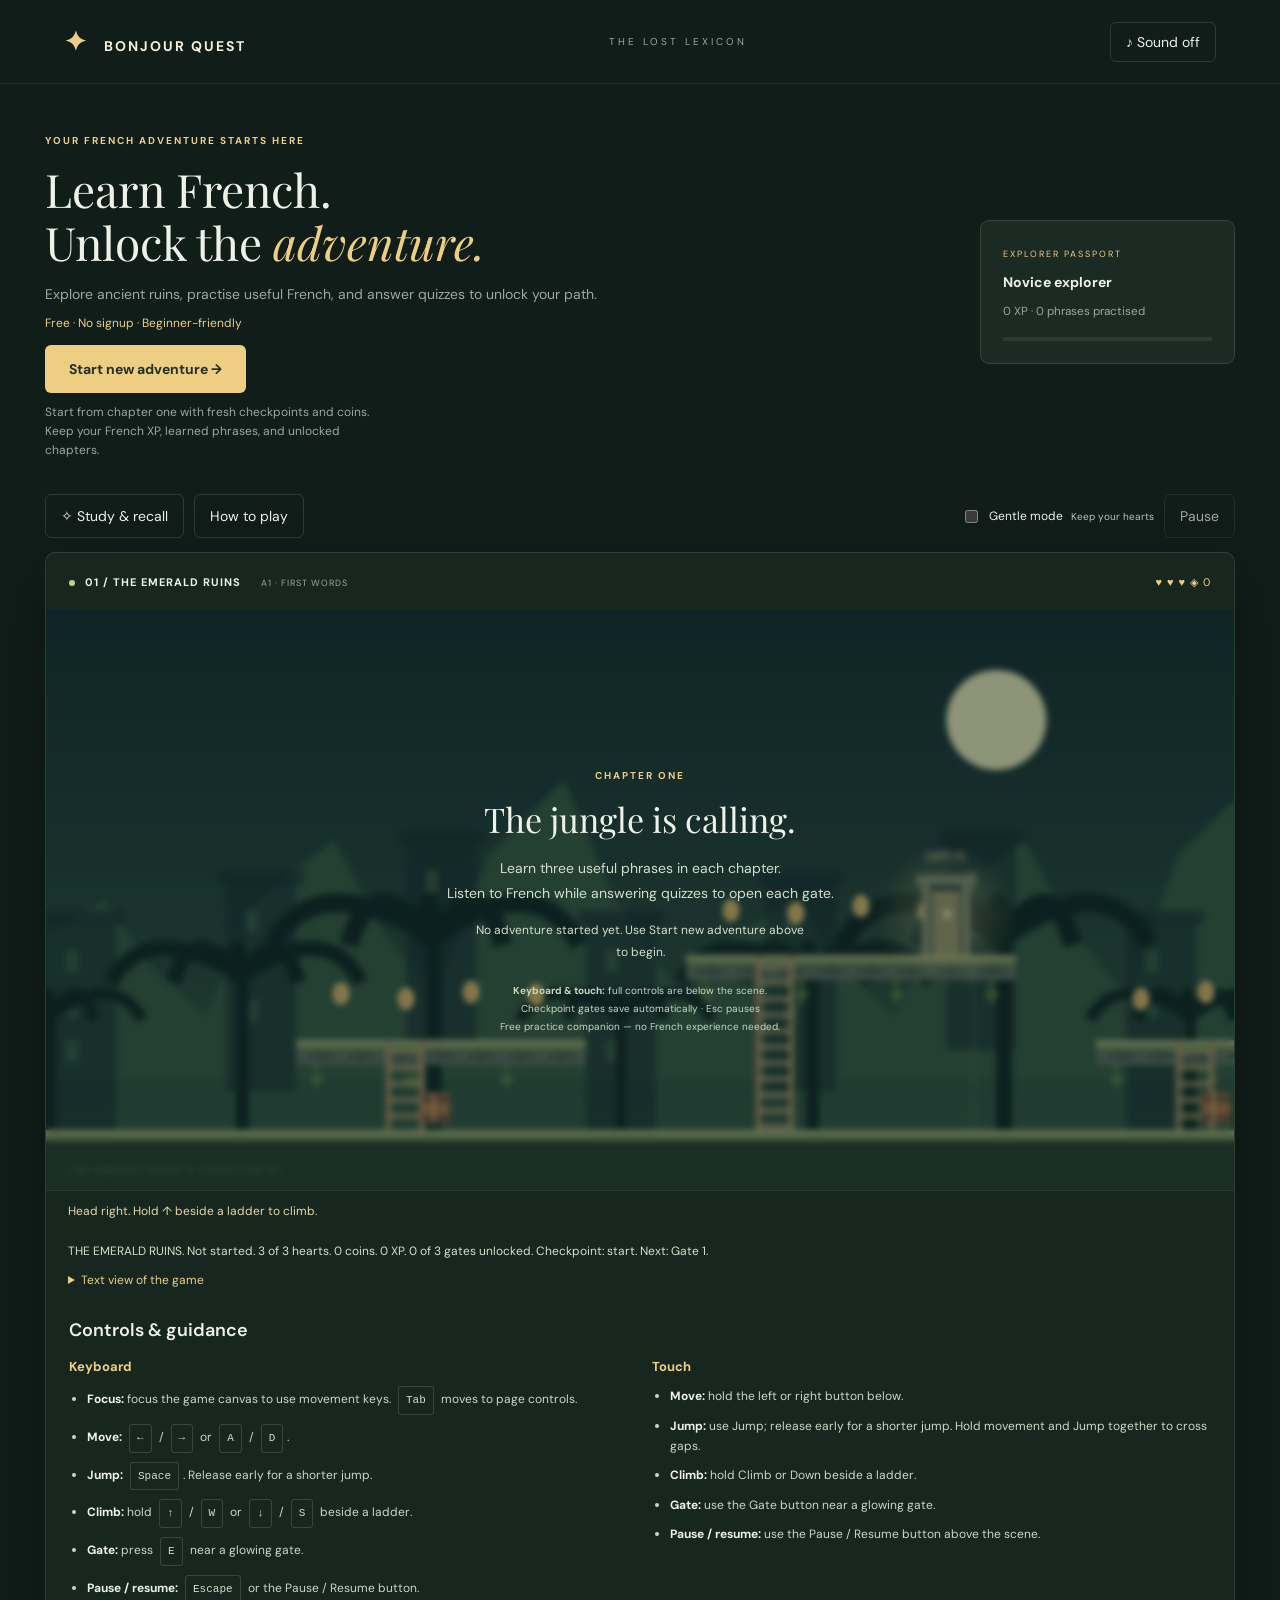
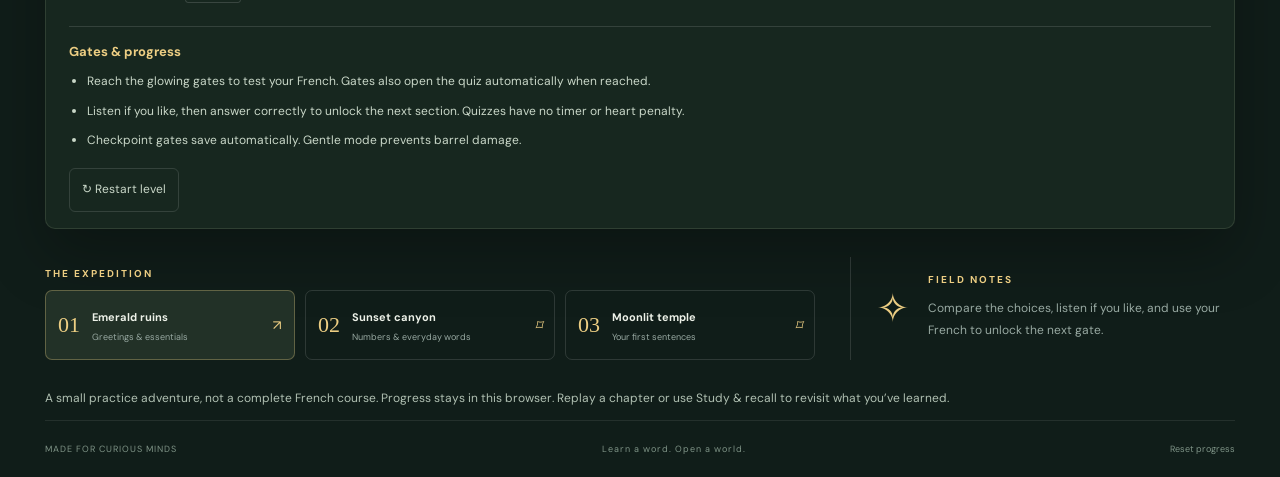
==== commit 77cebe51: "Make gate quizzes harder and keep French audio available while answering" ====
--- a/index.html
+++ b/index.html
@@ -1,4 +1,4 @@
-<!doctype html><html lang="en"><head><meta charset="utf-8"><meta name="viewport" content="width=device-width,initial-scale=1"><title>Bonjour Quest — Play & learn French</title><meta name="description" content="Learn beginner French through a free 2D adventure. Explore ruins, practise useful words, and unlock quiz gates. No signup required."><link rel="canonical" href="https://bonjour-quest-matei11.vercel.app/"><meta property="og:type" content="website"><meta property="og:site_name" content="Bonjour Quest"><meta property="og:title" content="Bonjour Quest — Play &amp; learn French"><meta property="og:description" content="Learn beginner French through a free 2D adventure. Explore ruins, practise useful words, and unlock quiz gates. No signup required."><meta property="og:url" content="https://bonjour-quest-matei11.vercel.app/"><meta property="og:locale" content="en_US"><link rel="stylesheet" href="style.css"></head><body><header><a class="brand" href="./"><span>✦</span> BONJOUR QUEST</a><div class="tag">THE LOST LEXICON</div><button id="sound">♪ Sound off</button></header><main><div class="intro"><div><p class="eyebrow">YOUR FRENCH ADVENTURE STARTS HERE</p><h1>Learn French.<br>Unlock the <em>adventure.</em></h1><p>Explore ancient ruins, practise useful French, and answer quizzes to unlock your path.<br><span class="trust">Free · No signup · Beginner-friendly</span></p><button type="button" class="primary" id="heroPlay" aria-controls="game" aria-describedby="newAdventureHint">Start new adventure →</button><p class="entry-hint" id="newAdventureHint">Start from chapter one with fresh checkpoints and coins. Keep your French XP, learned phrases, and unlocked chapters.</p></div><div class="passport"><span>EXPLORER PASSPORT</span><strong id="rank">Novice explorer</strong><small id="stats">0 XP · 0 phrases practised</small><div class="progress"><i id="xpbar"></i></div></div></div><div class="game-actions"><button id="study">✧ Study & recall</button><button id="help">How to play</button><label><input type="checkbox" id="gentle"> Gentle mode <small>Keep your hearts</small></label><button id="pause" disabled>Pause</button></div><section class="adventure"><div class="toolbar"><div><span class="live"></span><b id="worldTitle">01 / THE EMERALD RUINS</b><span class="difficulty">A1 · FIRST WORDS</span></div><div id="hud">♥ ♥ ♥ &nbsp; ◈ 0</div></div><div class="stage"><canvas id="game" role="application" aria-describedby="gameStatus gameSummary routeDetails" width="1200" height="580" aria-label="French learning platform adventure"></canvas><div id="start" class="overlay"><div class="startbox"><span class="eyebrow">CHAPTER ONE</span><h2>The jungle is calling.</h2><p>Learn three useful phrases in each chapter.<br>Read a field note, then use your French to open each gate.</p><button type="button" class="secondary-play" id="play" aria-controls="game" aria-describedby="continueHint" hidden disabled>Continue adventure →</button><p class="entry-hint" id="continueHint">No adventure started yet. Use Start new adventure above to begin.</p><small><strong>Keyboard &amp; touch:</strong> full controls are below the scene.<br>Checkpoint gates save automatically · Esc pauses<br>Free practice companion — no French experience needed.</small></div></div><div id="pauseScreen" class="overlay" hidden><div class="startbox"><span class="eyebrow">TAKE A BREATHER</span><h2>Adventure paused.</h2><p>Your checkpoint and coins are safe.</p><button class="primary" id="resume">Resume adventure →</button></div></div><div id="quiz" class="overlay" role="dialog" aria-modal="true" aria-labelledby="question" aria-describedby="hint feedback" hidden><div class="quizbox"><span class="eyebrow" id="quizTag">LEXICON GATE</span><h2 id="question"></h2><p id="hint"></p><div id="answers"></div><p id="feedback" aria-live="polite"></p><button id="continue" class="primary" hidden>Continue adventure →</button></div></div><div class="scene-label">EMERALD RUINS <span>✦</span> EXPEDITION 01</div></div><div class="route-status" id="gameStatus" role="status" aria-live="polite">Head right and climb to the first gate.</div><div class="accessible-state"><p id="gameSummary" role="status" aria-live="polite" aria-atomic="true"></p><details><summary>Text view of the game</summary><p id="routeDetails"></p><p>Focus the game to use movement keys. Tab moves to page controls; Escape pauses. Position details update without automatic announcements.</p></details></div><section class="controls instruction-controls" aria-labelledby="controlsTitle">
+<!doctype html><html lang="en"><head><meta charset="utf-8"><meta name="viewport" content="width=device-width,initial-scale=1"><title>Bonjour Quest — Play & learn French</title><meta name="description" content="Learn beginner French through a free 2D adventure. Explore ruins, practise useful words, and unlock quiz gates. No signup required."><link rel="canonical" href="https://bonjour-quest-matei11.vercel.app/"><meta property="og:type" content="website"><meta property="og:site_name" content="Bonjour Quest"><meta property="og:title" content="Bonjour Quest — Play &amp; learn French"><meta property="og:description" content="Learn beginner French through a free 2D adventure. Explore ruins, practise useful words, and unlock quiz gates. No signup required."><meta property="og:url" content="https://bonjour-quest-matei11.vercel.app/"><meta property="og:locale" content="en_US"><link rel="stylesheet" href="style.css"></head><body><header><a class="brand" href="./"><span>✦</span> BONJOUR QUEST</a><div class="tag">THE LOST LEXICON</div><button id="sound">♪ Sound off</button></header><main><div class="intro"><div><p class="eyebrow">YOUR FRENCH ADVENTURE STARTS HERE</p><h1>Learn French.<br>Unlock the <em>adventure.</em></h1><p>Explore ancient ruins, practise useful French, and answer quizzes to unlock your path.<br><span class="trust">Free · No signup · Beginner-friendly</span></p><button type="button" class="primary" id="heroPlay" aria-controls="game" aria-describedby="newAdventureHint">Start new adventure →</button><p class="entry-hint" id="newAdventureHint">Start from chapter one with fresh checkpoints and coins. Keep your French XP, learned phrases, and unlocked chapters.</p></div><div class="passport"><span>EXPLORER PASSPORT</span><strong id="rank">Novice explorer</strong><small id="stats">0 XP · 0 phrases practised</small><div class="progress"><i id="xpbar"></i></div></div></div><div class="game-actions"><button id="study">✧ Study & recall</button><button id="help">How to play</button><label><input type="checkbox" id="gentle"> Gentle mode <small>Keep your hearts</small></label><button id="pause" disabled>Pause</button></div><section class="adventure"><div class="toolbar"><div><span class="live"></span><b id="worldTitle">01 / THE EMERALD RUINS</b><span class="difficulty">A1 · FIRST WORDS</span></div><div id="hud">♥ ♥ ♥ &nbsp; ◈ 0</div></div><div class="stage"><canvas id="game" role="application" aria-describedby="gameStatus gameSummary routeDetails" width="1200" height="580" aria-label="French learning platform adventure"></canvas><div id="start" class="overlay"><div class="startbox"><span class="eyebrow">CHAPTER ONE</span><h2>The jungle is calling.</h2><p>Learn three useful phrases in each chapter.<br>Listen to French while answering quizzes to open each gate.</p><button type="button" class="secondary-play" id="play" aria-controls="game" aria-describedby="continueHint" hidden disabled>Continue adventure →</button><p class="entry-hint" id="continueHint">No adventure started yet. Use Start new adventure above to begin.</p><small><strong>Keyboard &amp; touch:</strong> full controls are below the scene.<br>Checkpoint gates save automatically · Esc pauses<br>Free practice companion — no French experience needed.</small></div></div><div id="pauseScreen" class="overlay" hidden><div class="startbox"><span class="eyebrow">TAKE A BREATHER</span><h2>Adventure paused.</h2><p>Your checkpoint and coins are safe.</p><button class="primary" id="resume">Resume adventure →</button></div></div><div id="quiz" class="overlay" role="dialog" aria-modal="true" aria-labelledby="question" aria-describedby="hint feedback" hidden><div class="quizbox"><span class="eyebrow" id="quizTag">LEXICON GATE</span><h2 id="question"></h2><p id="hint"></p><button type="button" id="quizListen" aria-describedby="quizAudioHelp" hidden>Hear French</button><p id="quizAudioHelp" class="quiz-audio-help">Optional audio. You can answer using the written question and choices.</p><div id="answers"></div><p id="feedback" aria-live="polite"></p><button id="continue" class="primary" hidden>Continue adventure →</button></div></div><div class="scene-label">EMERALD RUINS <span>✦</span> EXPEDITION 01</div></div><div class="route-status" id="gameStatus" role="status" aria-live="polite">Head right and climb to the first gate.</div><div class="accessible-state"><p id="gameSummary" role="status" aria-live="polite" aria-atomic="true"></p><details><summary>Text view of the game</summary><p id="routeDetails"></p><p>Focus the game to use movement keys. Tab moves to page controls; Escape pauses. Position details update without automatic announcements.</p></details></div><section class="controls instruction-controls" aria-labelledby="controlsTitle">
 <h2 id="controlsTitle">Controls &amp; guidance</h2>
 <div class="instruction-grid">
 <section id="keyboardInstructions" aria-labelledby="keyboardTitle">
@@ -26,13 +26,13 @@
 <section class="instruction-notes" aria-labelledby="progressTitle">
 <h3 id="progressTitle">Gates &amp; progress</h3>
 <ul>
-<li>Reach the glowing gates to test your French. Gates also open the field note and quiz automatically when reached.</li>
-<li>Read the field note, then answer correctly to unlock the next section. Quizzes have no timer or heart penalty.</li>
+<li>Reach the glowing gates to test your French. Gates also open the quiz automatically when reached.</li>
+<li>Listen if you like, then answer correctly to unlock the next section. Quizzes have no timer or heart penalty.</li>
 <li>Checkpoint gates save automatically. Gentle mode prevents barrel damage.</li>
 </ul>
 </section>
 <button id="restart">↻ Restart level</button>
-</section><div class="touch"><button data-key="ArrowLeft" aria-label="Move left">◀</button><button data-key="ArrowRight" aria-label="Move right">▶</button><button data-key="Space">Jump</button><button data-key="ArrowUp">↑ Climb</button><button data-key="ArrowDown" aria-label="Climb down">↓ Down</button><button data-key="KeyE">✦ Gate</button></div></section><dialog id="learningDialog" aria-labelledby="learningTitle"><div class="dialog-head"><span class="eyebrow">EXPLORER’S NOTEBOOK</span><button id="closeLearning" aria-label="Close notebook">✕</button></div><h2 id="learningTitle">Your French toolkit</h2><div id="learningContent"></div></dialog><div class="bottom"><div class="journey"><p class="eyebrow">THE EXPEDITION</p><div class="worlds"><button class="world selected" data-world="0"><span>01</span><div><b>Emerald ruins</b><small>Greetings & essentials</small></div><i>↗</i></button><button class="world" data-world="1"><span>02</span><div><b>Sunset canyon</b><small>Numbers & everyday words</small></div><i>⌑</i></button><button class="world" data-world="2"><span>03</span><div><b>Moonlit temple</b><small>Your first sentences</small></div><i>⌑</i></button></div></div><aside><span class="book">✧</span><div><p class="eyebrow">FIELD NOTES</p><p id="note">“Bonjour” means hello. Every great adventure begins with one small word.</p></div></aside></div><p class="learning-note">A small practice adventure, not a complete French course. Progress stays in this browser. Replay a chapter or use Study & recall to revisit what you’ve learned.</p><footer>MADE FOR CURIOUS MINDS <span>Learn a word. Open a world.</span><button id="reset">Reset progress</button></footer></main><script src="physics.js"></script><script src="game.js"></script></body></html>
+</section><div class="touch"><button data-key="ArrowLeft" aria-label="Move left">◀</button><button data-key="ArrowRight" aria-label="Move right">▶</button><button data-key="Space">Jump</button><button data-key="ArrowUp">↑ Climb</button><button data-key="ArrowDown" aria-label="Climb down">↓ Down</button><button data-key="KeyE">✦ Gate</button></div></section><dialog id="learningDialog" aria-labelledby="learningTitle"><div class="dialog-head"><span class="eyebrow">EXPLORER’S NOTEBOOK</span><button id="closeLearning" aria-label="Close notebook">✕</button></div><h2 id="learningTitle">Your French toolkit</h2><div id="learningContent"></div></dialog><div class="bottom"><div class="journey"><p class="eyebrow">THE EXPEDITION</p><div class="worlds"><button class="world selected" data-world="0"><span>01</span><div><b>Emerald ruins</b><small>Greetings & essentials</small></div><i>↗</i></button><button class="world" data-world="1"><span>02</span><div><b>Sunset canyon</b><small>Numbers & everyday words</small></div><i>⌑</i></button><button class="world" data-world="2"><span>03</span><div><b>Moonlit temple</b><small>Your first sentences</small></div><i>⌑</i></button></div></div><aside><span class="book">✧</span><div><p class="eyebrow">FIELD NOTES</p><p id="note">Compare the choices, listen if you like, and use your French to unlock the next gate.</p></div></aside></div><p class="learning-note">A small practice adventure, not a complete French course. Progress stays in this browser. Replay a chapter or use Study & recall to revisit what you’ve learned.</p><footer>MADE FOR CURIOUS MINDS <span>Learn a word. Open a world.</span><button id="reset">Reset progress</button></footer></main><script src="physics.js"></script><script src="game.js"></script></body></html>
 
 
 
--- a/style.css
+++ b/style.css
@@ -62,3 +62,5 @@
 .startbox .entry-hint{margin:12px auto;color:#d3dfcc;font-size:12px}
 #play.secondary-play{background:#172b22;color:var(--gold);border:1px solid var(--gold);min-height:48px;padding:14px 22px;font-weight:600}
 #play.secondary-play:hover{background:#253a2b}
+
+#quizListen{margin:0 0 6px;min-height:44px;border-color:#edce8370} .quizbox .quiz-audio-help{font-size:11px;color:#b9c8bb;line-height:1.5;margin:0 0 14px}
